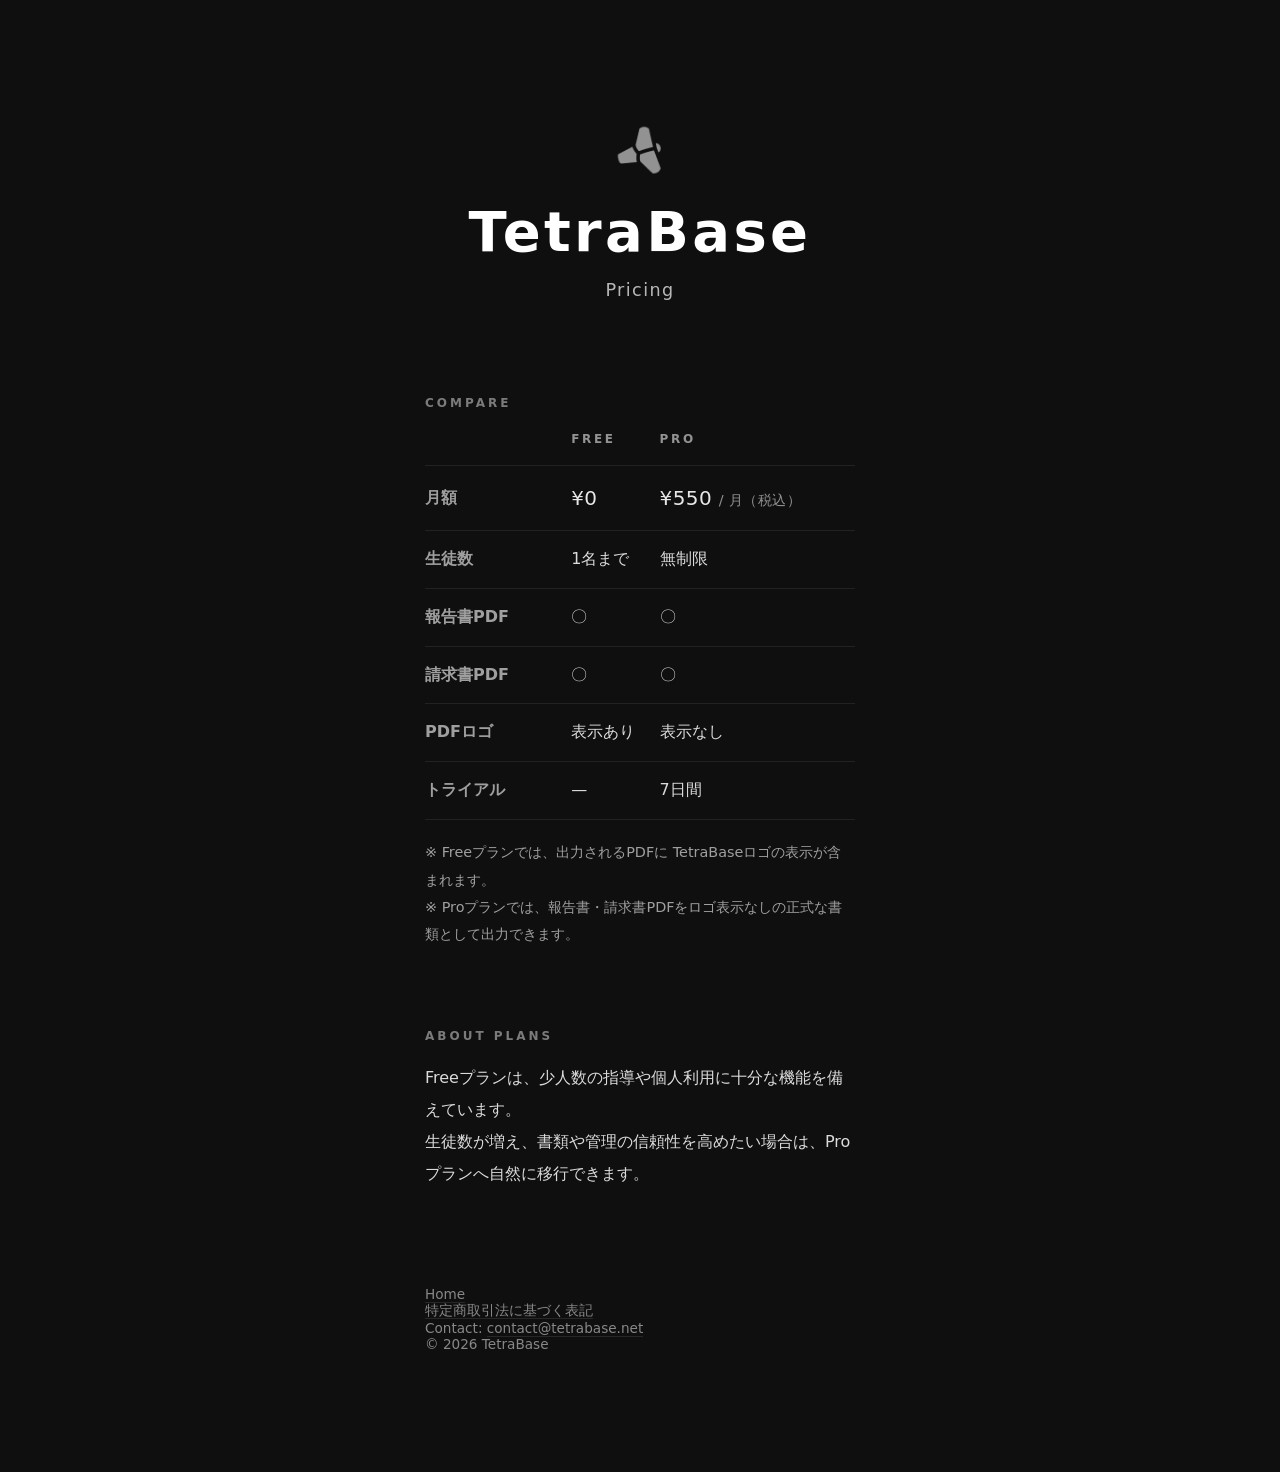
==== pricing.html @ 97ca46a8 "Add files via upload" ====
<!DOCTYPE html>
<html lang="ja">

<head>
  <meta charset="UTF-8" />
  <title>TetraBase | Pricing</title>
  <meta name="viewport" content="width=device-width, initial-scale=1.0" />
  <meta name="description" content="TetraBaseの料金プラン（Free / Pro）についてのページです。" />

  <style>
    body {
      margin: 0;
      background: #0f0f10;
      color: #ffffff;
      font-family: system-ui, -apple-system, BlinkMacSystemFont, sans-serif;
    }

    .wrapper {
      min-height: 100vh;
      display: flex;
      justify-content: center;
      padding: 120px 24px;
    }

    .content {
      max-width: 720px;
      width: 100%;
    }

    h1 {
      font-size: 3.5rem;
      letter-spacing: 0.06em;
      margin: 0 0 1rem;
      text-align: center;
    }

    .tagline {
      font-size: 1.1rem;
      letter-spacing: 0.08em;
      opacity: 0.7;
      margin-bottom: 6rem;
      text-align: center;
    }

    section {
      max-width: 430px;
      margin: 0 auto 5rem;
      text-align: left;
    }

    h2 {
      font-size: 0.75rem;
      letter-spacing: 0.25em;
      opacity: 0.45;
      margin-bottom: 1.2rem;
    }

    p {
      line-height: 2;
      font-size: 1rem;
      opacity: 0.85;
      margin: 0 0 1.2rem;
    }

    ul {
      list-style: none;
      padding: 0;
      margin: 0;
    }

    li {
      line-height: 2;
      font-size: 1rem;
      opacity: 0.85;
      margin: 0 0 0.35rem;
    }

    footer {
      max-width: 430px;
      margin: 6rem auto 0;
      text-align: left;
      font-size: 0.85rem;
      opacity: 0.5;
    }

    a {
      color: inherit;
      text-decoration: none;
      border-bottom: 1px solid rgba(255, 255, 255, 0.2);
    }

    .logo {
      display: block;
      margin: 0 auto 1.2rem;
      width: 60px;
      opacity: 0.55;
    }

    .logo:hover {
      opacity: 0.8;
    }

    .hero {
      text-align: center;
      margin-bottom: 6rem;
    }

    /* ===== Compare Table ===== */
    .compare {
      width: 100%;
      border-collapse: collapse;
      margin-top: 6px;
    }

    .compare th,
    .compare td {
      text-align: left;
      padding: 14px 0;
      border-bottom: 1px solid rgba(255, 255, 255, 0.08);
      font-size: 1rem;
      line-height: 1.8;
      opacity: 0.85;
    }

    .compare thead th {
      font-size: 0.75rem;
      letter-spacing: 0.22em;
      text-transform: uppercase;
      opacity: 0.55;
      padding-top: 0;
    }

    .compare th:first-child {
      width: 34%;
      opacity: 0.6;
    }

    .compare .price {
      font-size: 1.25rem;
      letter-spacing: 0.02em;
      opacity: 0.9;
    }

    .muted {
      font-size: 0.9rem;
      opacity: 0.6;
      line-height: 1.9;
    }
  </style>
</head>

<body>
  <div class="wrapper">
    <div class="content">
      <div class="hero">
        <a href="./index.html" aria-label="Back to home">
          <img src="logo.png" alt="TetraBase logo" class="logo" />
        </a>
        <h1>TetraBase</h1>
        <div class="tagline">Pricing</div>
      </div>

      <!-- ===== Compare ===== -->
      <section>
        <h2>COMPARE</h2>

        <table class="compare" aria-label="Pricing comparison table">
          <thead>
            <tr>
              <th></th>
              <th>FREE</th>
              <th>PRO</th>
            </tr>
          </thead>
          <tbody>
            <tr>
              <th>月額</th>
              <td class="price">¥0</td>
              <td class="price">¥550 <span class="muted">/ 月（税込）</span></td>
            </tr>
            <tr>
              <th>生徒数</th>
              <td>1名まで</td>
              <td>無制限</td>
            </tr>
            <tr>
              <th>報告書PDF</th>
              <td>〇</td>
              <td>〇</td>
            </tr>
            <tr>
              <th>請求書PDF</th>
              <td>〇</td>
              <td>〇</td>
            </tr>
            <tr>
              <th>PDFロゴ</th>
              <td>表示あり</td>
              <td>表示なし</td>
            </tr>
            <tr>
              <th>トライアル</th>
              <td>—</td>
              <td>7日間</td>
            </tr>
          </tbody>
        </table>

        <p class="muted" style="margin-top: 1.2rem;">
          ※ Freeプランでは、出力されるPDFに TetraBaseロゴの表示が含まれます。<br />
          ※ Proプランでは、報告書・請求書PDFをロゴ表示なしの正式な書類として出力できます。
        </p>
      </section>

      <!-- ===== Description ===== -->
      <section>
        <h2>ABOUT PLANS</h2>
        <p>
          Freeプランは、少人数の指導や個人利用に十分な機能を備えています。<br />
          生徒数が増え、書類や管理の信頼性を高めたい場合は、Proプランへ自然に移行できます。
        </p>
      </section>

      <footer>
        <a href="./index.html">Home</a><br>
        <a href="./tokusho.html">特定商取引法に基づく表記</a><br>
        Contact: <a href="mailto:contact@tetrabase.net">contact@tetrabase.net</a><br>
        © 2026 TetraBase
      </footer>
    </div>
  </div>
</body>

</html>
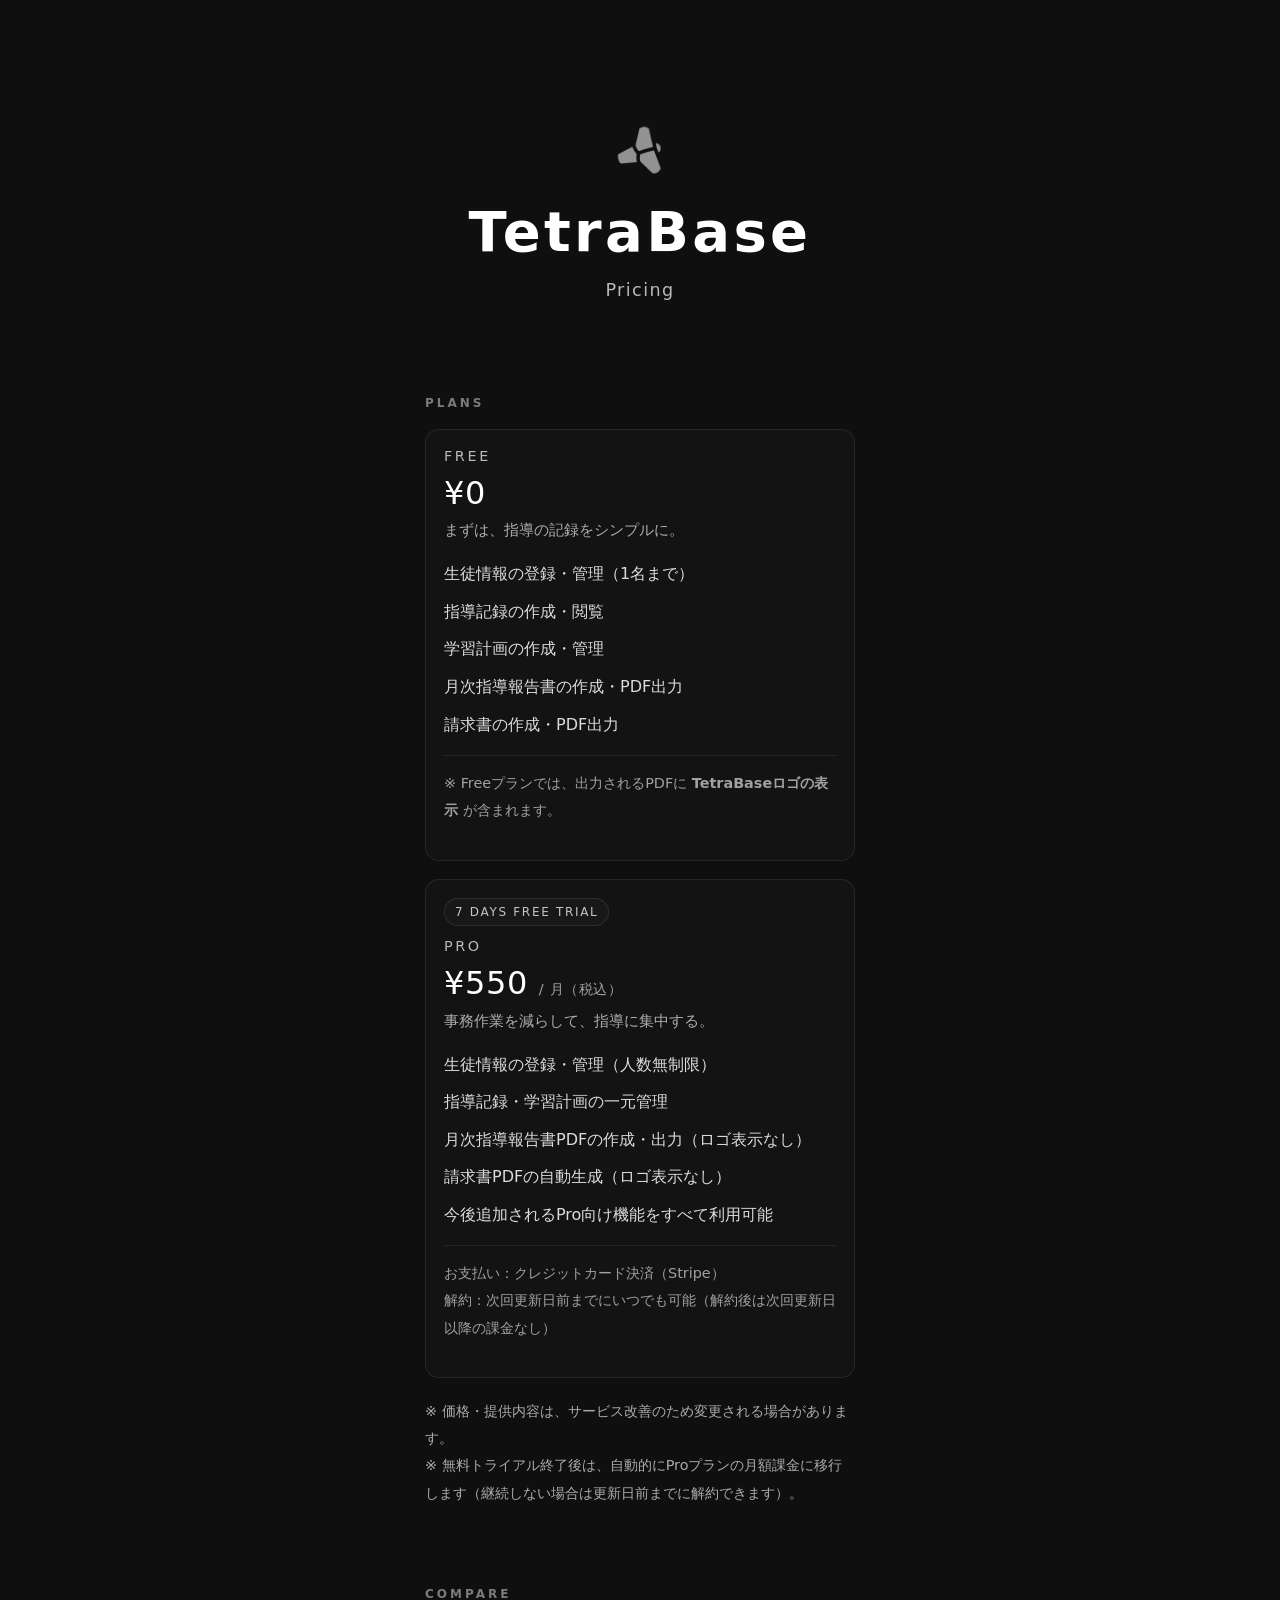
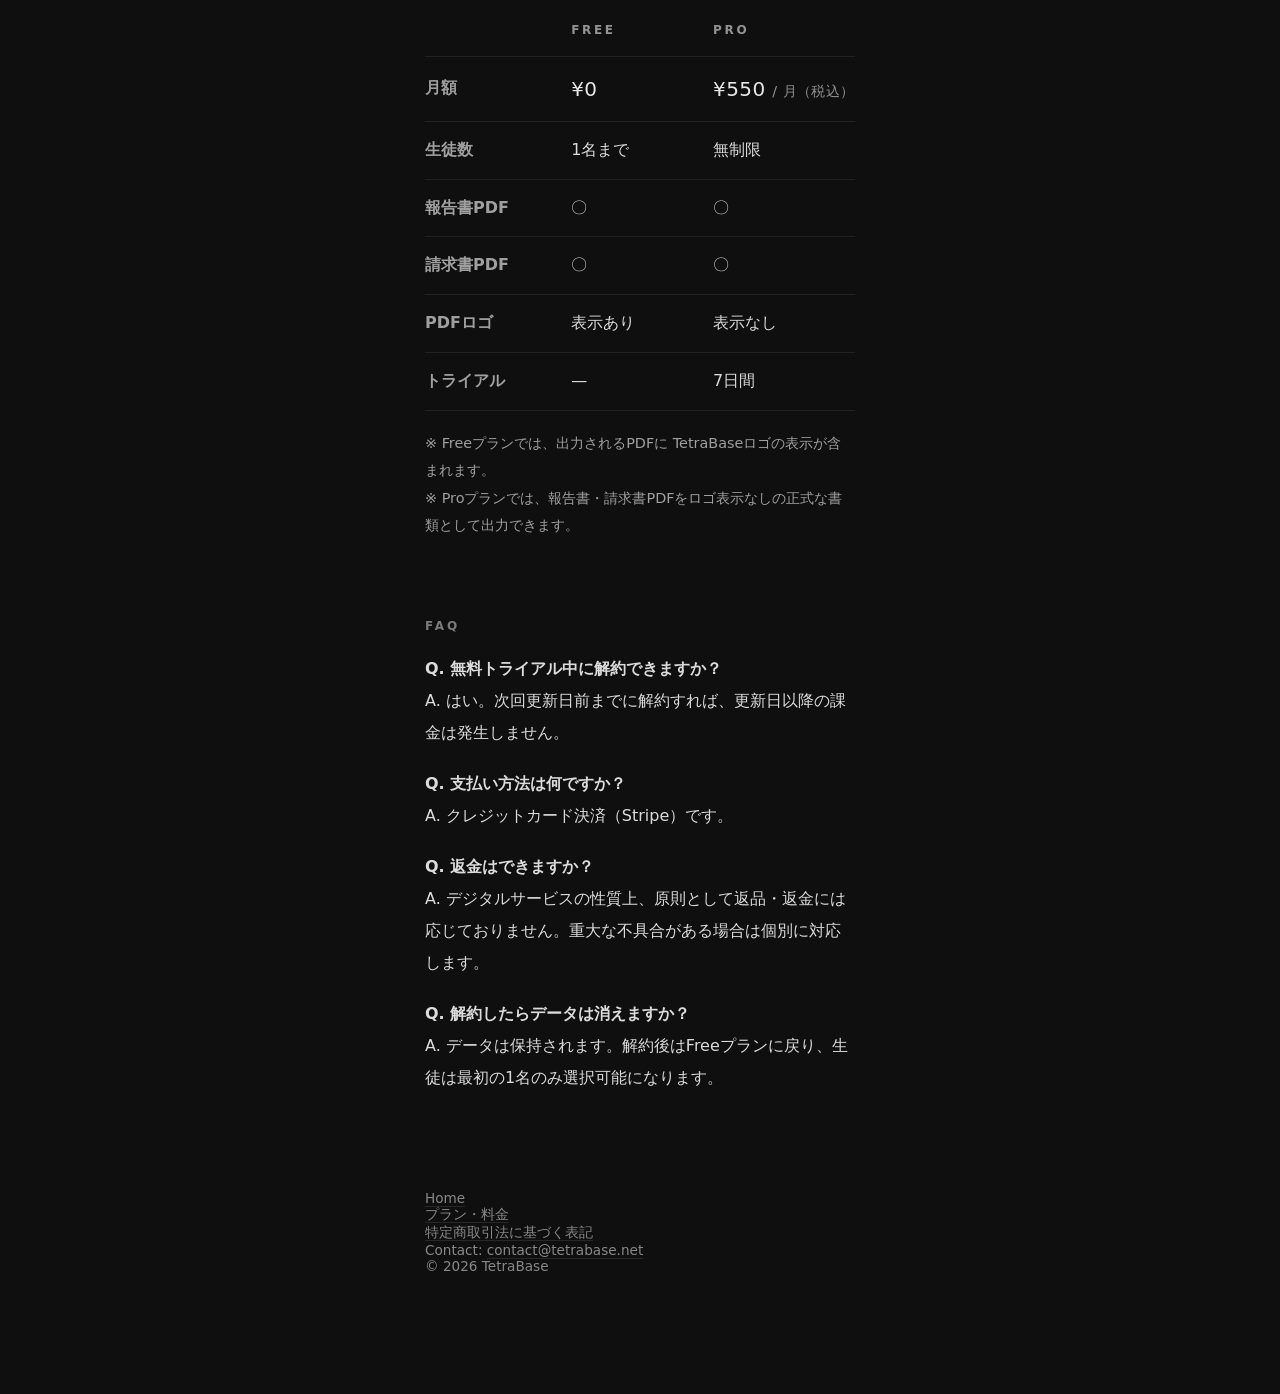
==== commit 22b464d5: "Update pricing.html" ====
--- a/pricing.html
+++ b/pricing.html
@@ -105,10 +105,76 @@
       margin-bottom: 6rem;
     }
 
-    /* ===== Compare Table ===== */
+    /* ===== Pricing specific ===== */
+    .plans {
+      display: grid;
+      grid-template-columns: 1fr;
+      gap: 18px;
+    }
+
+    .plan {
+      border: 1px solid rgba(255, 255, 255, 0.08);
+      border-radius: 14px;
+      padding: 18px 18px 16px;
+      background: rgba(255, 255, 255, 0.02);
+    }
+
+    .plan-name {
+      font-size: 0.9rem;
+      letter-spacing: 0.18em;
+      opacity: 0.7;
+      margin: 0 0 10px;
+    }
+
+    .plan-price {
+      font-size: 2rem;
+      letter-spacing: 0.02em;
+      margin: 0 0 6px;
+    }
+
+    .plan-sub {
+      font-size: 0.95rem;
+      opacity: 0.65;
+      margin: 0 0 14px;
+      line-height: 1.7;
+    }
+
+    .muted {
+      opacity: 0.6;
+      font-size: 0.9rem;
+      line-height: 1.9;
+    }
+
+    .divider {
+      height: 1px;
+      background: rgba(255, 255, 255, 0.08);
+      margin: 14px 0;
+    }
+
+    .badge {
+      display: inline-block;
+      font-size: 0.75rem;
+      letter-spacing: 0.14em;
+      opacity: 0.75;
+      padding: 6px 10px;
+      border: 1px solid rgba(255, 255, 255, 0.12);
+      border-radius: 999px;
+      margin-bottom: 12px;
+      background: rgba(255, 255, 255, 0.03);
+    }
+
+    .note {
+      font-size: 0.9rem;
+      opacity: 0.65;
+      line-height: 1.9;
+      margin-top: 1.2rem;
+    }
+
+    /* ===== Minimal Compare Table ===== */
     .compare {
       width: 100%;
       border-collapse: collapse;
+      border-spacing: 0;
       margin-top: 6px;
     }
 
@@ -130,21 +196,21 @@
       padding-top: 0;
     }
 
-    .compare th:first-child {
+    .compare th:first-child,
+    .compare td:first-child {
       width: 34%;
       opacity: 0.6;
+    }
+
+    .compare td:nth-child(2),
+    .compare td:nth-child(3) {
+      width: 33%;
     }
 
     .compare .price {
       font-size: 1.25rem;
       letter-spacing: 0.02em;
       opacity: 0.9;
-    }
-
-    .muted {
-      font-size: 0.9rem;
-      opacity: 0.6;
-      line-height: 1.9;
     }
   </style>
 </head>
@@ -160,7 +226,59 @@
         <div class="tagline">Pricing</div>
       </div>
 
-      <!-- ===== Compare ===== -->
+      <!-- ===== PLANS (cards) ===== -->
+      <section>
+        <h2>PLANS</h2>
+
+        <div class="plans">
+          <div class="plan">
+            <div class="plan-name">FREE</div>
+            <div class="plan-price">¥0</div>
+            <div class="plan-sub">まずは、指導の記録をシンプルに。</div>
+
+            <ul>
+              <li>生徒情報の登録・管理（1名まで）</li>
+              <li>指導記録の作成・閲覧</li>
+              <li>学習計画の作成・管理</li>
+              <li>月次指導報告書の作成・PDF出力</li>
+              <li>請求書の作成・PDF出力</li>
+            </ul>
+
+            <div class="divider"></div>
+            <p class="muted">
+              ※ Freeプランでは、出力されるPDFに <strong>TetraBaseロゴの表示</strong> が含まれます。
+            </p>
+          </div>
+
+          <div class="plan">
+            <div class="badge">7 DAYS FREE TRIAL</div>
+            <div class="plan-name">PRO</div>
+            <div class="plan-price">¥550 <span class="muted">/ 月（税込）</span></div>
+            <div class="plan-sub">事務作業を減らして、指導に集中する。</div>
+
+            <ul>
+              <li>生徒情報の登録・管理（人数無制限）</li>
+              <li>指導記録・学習計画の一元管理</li>
+              <li>月次指導報告書PDFの作成・出力（ロゴ表示なし）</li>
+              <li>請求書PDFの自動生成（ロゴ表示なし）</li>
+              <li>今後追加されるPro向け機能をすべて利用可能</li>
+            </ul>
+
+            <div class="divider"></div>
+            <p class="muted">
+              お支払い：クレジットカード決済（Stripe）<br />
+              解約：次回更新日前までにいつでも可能（解約後は次回更新日以降の課金なし）
+            </p>
+          </div>
+        </div>
+
+        <p class="note">
+          ※ 価格・提供内容は、サービス改善のため変更される場合があります。<br />
+          ※ 無料トライアル終了後は、自動的にProプランの月額課金に移行します（継続しない場合は更新日前までに解約できます）。
+        </p>
+      </section>
+
+      <!-- ===== COMPARE (minimal table) ===== -->
       <section>
         <h2>COMPARE</h2>
 
@@ -178,26 +296,31 @@
               <td class="price">¥0</td>
               <td class="price">¥550 <span class="muted">/ 月（税込）</span></td>
             </tr>
+
             <tr>
               <th>生徒数</th>
               <td>1名まで</td>
               <td>無制限</td>
             </tr>
+
             <tr>
               <th>報告書PDF</th>
               <td>〇</td>
               <td>〇</td>
             </tr>
+
             <tr>
               <th>請求書PDF</th>
               <td>〇</td>
               <td>〇</td>
             </tr>
+
             <tr>
               <th>PDFロゴ</th>
               <td>表示あり</td>
               <td>表示なし</td>
             </tr>
+
             <tr>
               <th>トライアル</th>
               <td>—</td>
@@ -212,17 +335,26 @@
         </p>
       </section>
 
-      <!-- ===== Description ===== -->
+      <!-- ===== FAQ ===== -->
       <section>
-        <h2>ABOUT PLANS</h2>
-        <p>
-          Freeプランは、少人数の指導や個人利用に十分な機能を備えています。<br />
-          生徒数が増え、書類や管理の信頼性を高めたい場合は、Proプランへ自然に移行できます。
-        </p>
+        <h2>FAQ</h2>
+
+        <p><strong>Q. 無料トライアル中に解約できますか？</strong><br />
+          A. はい。次回更新日前までに解約すれば、更新日以降の課金は発生しません。</p>
+
+        <p><strong>Q. 支払い方法は何ですか？</strong><br />
+          A. クレジットカード決済（Stripe）です。</p>
+
+        <p><strong>Q. 返金はできますか？</strong><br />
+          A. デジタルサービスの性質上、原則として返品・返金には応じておりません。重大な不具合がある場合は個別に対応します。</p>
+
+        <p><strong>Q. 解約したらデータは消えますか？</strong><br />
+          A. データは保持されます。解約後はFreeプランに戻り、生徒は最初の1名のみ選択可能になります。</p>
       </section>
 
       <footer>
         <a href="./index.html">Home</a><br>
+        <a href="./pricing.html">プラン・料金</a><br>
         <a href="./tokusho.html">特定商取引法に基づく表記</a><br>
         Contact: <a href="mailto:contact@tetrabase.net">contact@tetrabase.net</a><br>
         © 2026 TetraBase
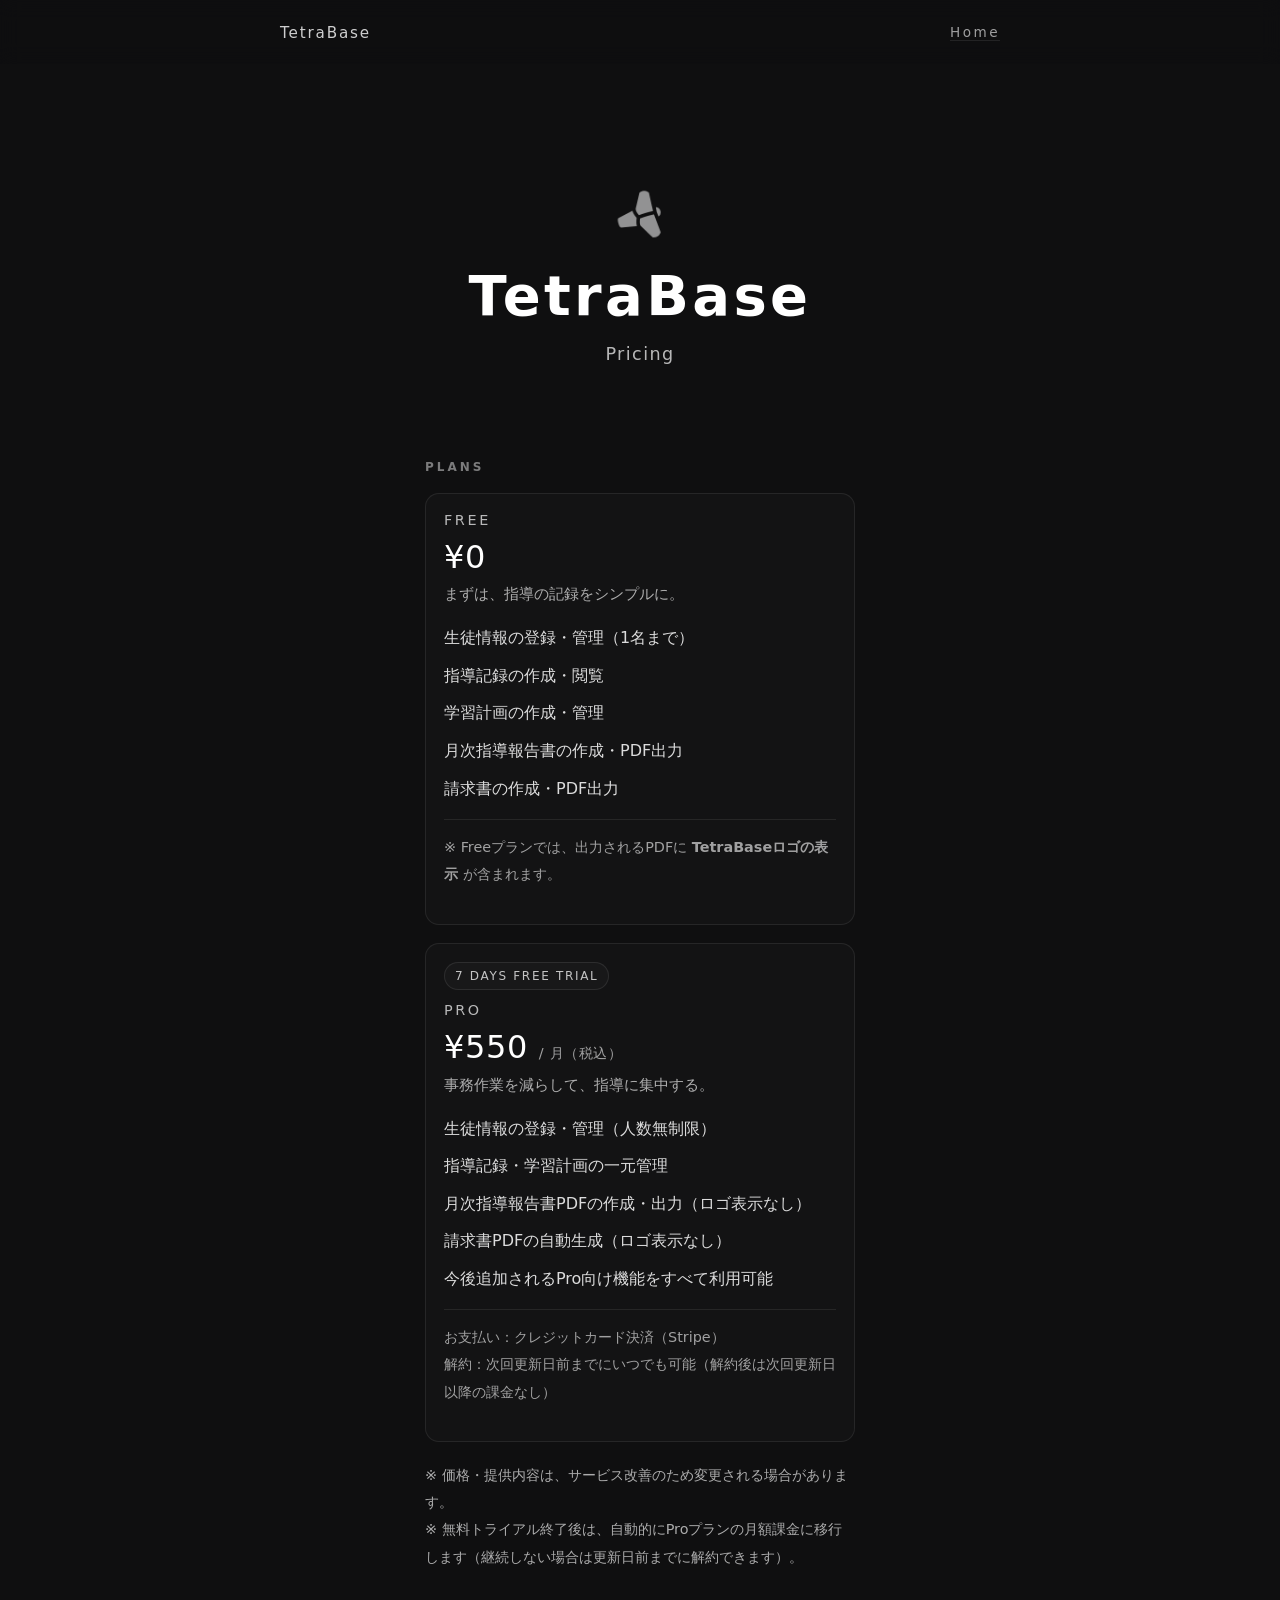
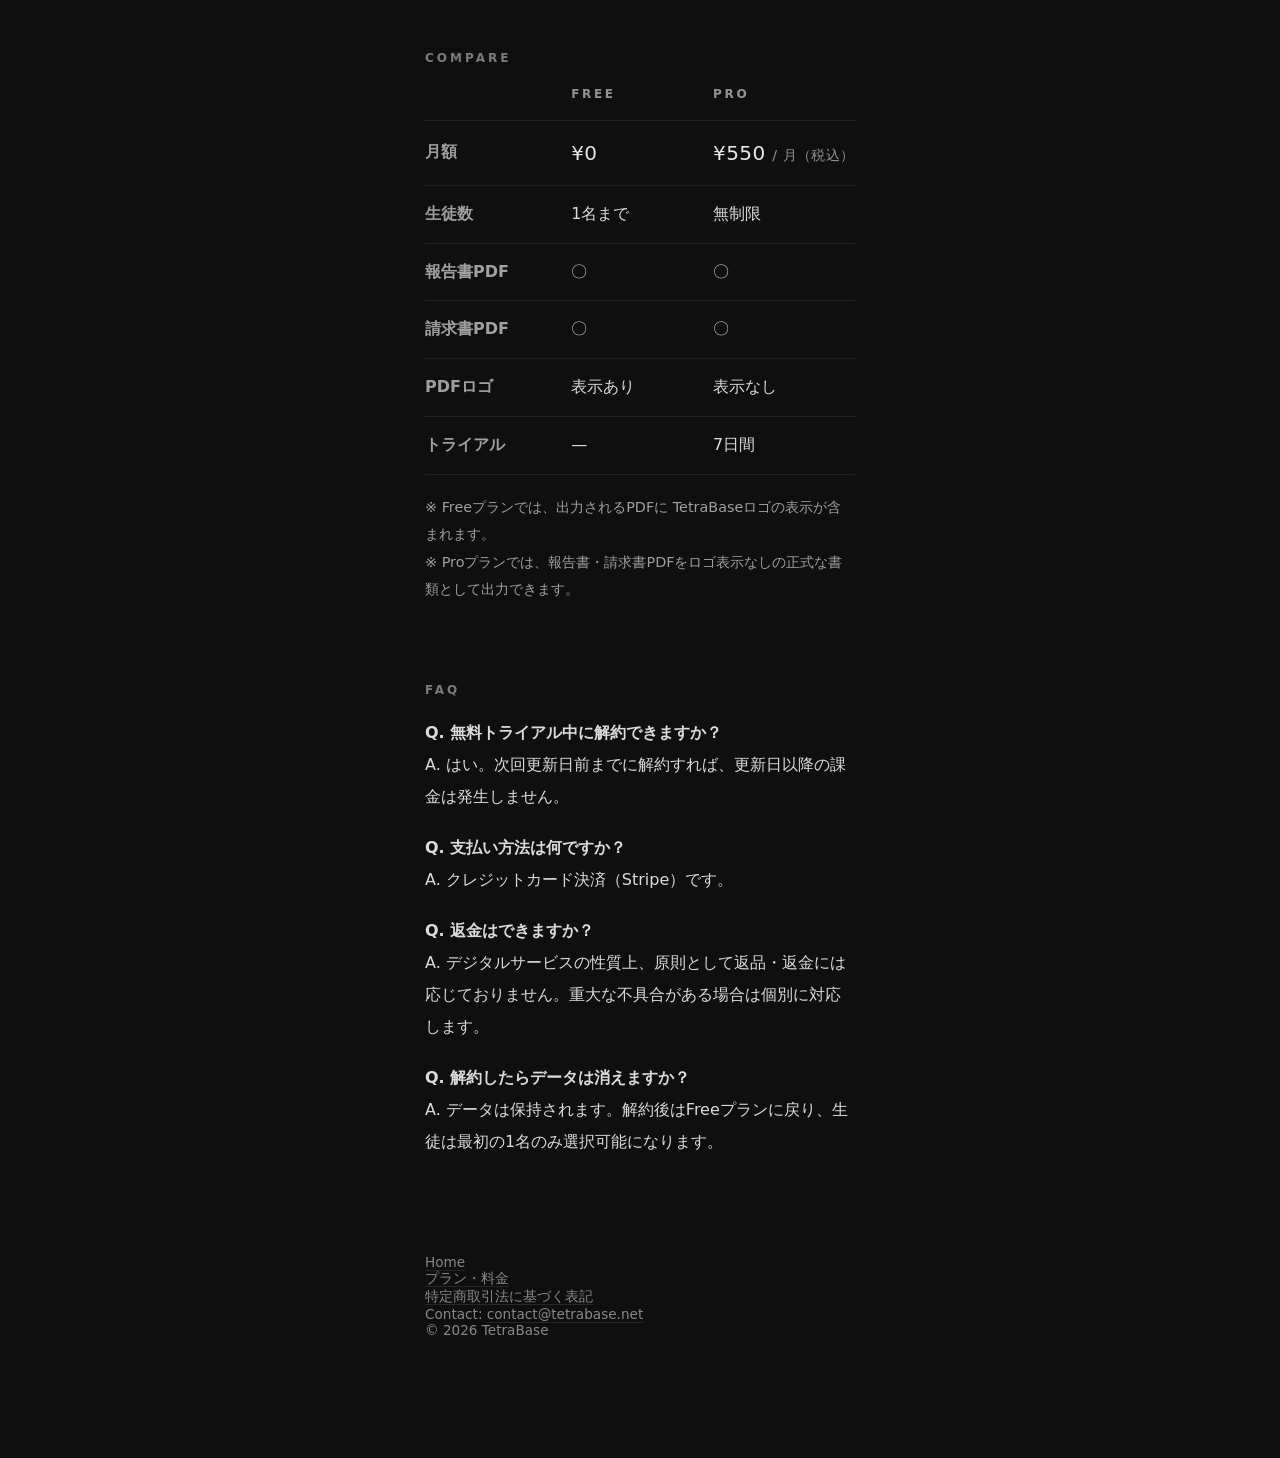
==== commit bd15932e: "Update pricing.html" ====
--- a/pricing.html
+++ b/pricing.html
@@ -8,6 +8,11 @@
   <meta name="description" content="TetraBaseの料金プラン（Free / Pro）についてのページです。" />
 
   <style>
+    :root {
+      --header-h: 64px;
+      --logo-size: 60px;
+    }
+
     body {
       margin: 0;
       background: #0f0f10;
@@ -15,11 +20,95 @@
       font-family: system-ui, -apple-system, BlinkMacSystemFont, sans-serif;
     }
 
+    /* ✅ 最上部アンカー */
+    #top {
+      position: absolute;
+      top: 0;
+      left: 0;
+    }
+
+    /* ===== Header (fixed) ===== */
+    .header {
+      position: fixed;
+      top: 0;
+      left: 0;
+      right: 0;
+      height: var(--header-h);
+
+      /* 合成安定化（indexと合わせる） */
+      z-index: 300;
+      transform: translateZ(0);
+      will-change: transform;
+
+      display: flex;
+      align-items: center;
+      justify-content: center;
+
+      background: rgba(15, 15, 16, 0.72);
+      backdrop-filter: blur(10px);
+      -webkit-backdrop-filter: blur(10px);
+    }
+
+    .header-inner {
+      max-width: 720px;
+      width: 100%;
+      padding: 0 24px;
+
+      display: flex;
+      align-items: center;
+      justify-content: space-between;
+    }
+
+    .header-left {
+      display: flex;
+      align-items: center;
+      gap: 12px;
+      min-width: 140px;
+    }
+
+    .header-title {
+      font-size: 0.95rem;
+      letter-spacing: 0.12em;
+      opacity: 0.8;
+      white-space: nowrap;
+    }
+
+    /* タイトルをリンク化しても見た目を崩さない */
+    .header-title-link {
+      color: inherit;
+      text-decoration: none;
+      border-bottom: none;
+      display: inline-block;
+    }
+
+    .header-title-link:hover .header-title {
+      opacity: 0.95;
+    }
+
+    .header-nav {
+      display: flex;
+      gap: 18px;
+    }
+
+    .header-nav a {
+      font-size: 0.85rem;
+      letter-spacing: 0.18em;
+      opacity: 0.6;
+      border-bottom: 1px solid rgba(255, 255, 255, 0.15);
+      text-decoration: none;
+      color: inherit;
+    }
+
+    .header-nav a:hover {
+      opacity: 0.9;
+    }
+
+    /* ===== Layout ===== */
     .wrapper {
       min-height: 100vh;
       display: flex;
       justify-content: center;
-      padding: 120px 24px;
+      padding: calc(120px + var(--header-h)) 24px 120px;
     }
 
     .content {
@@ -89,20 +178,41 @@
       border-bottom: 1px solid rgba(255, 255, 255, 0.2);
     }
 
-    .logo {
-      display: block;
-      margin: 0 auto 1.2rem;
-      width: 60px;
-      opacity: 0.55;
-    }
-
-    .logo:hover {
-      opacity: 0.8;
-    }
-
+    /* ===== Hero ===== */
     .hero {
       text-align: center;
       margin-bottom: 6rem;
+    }
+
+    .logo-spacer {
+      height: var(--logo-size);
+      margin: 0 auto 1.2rem;
+    }
+
+    /* index と同じ：ロゴは常に fixed、JSが top を更新 */
+    .logo-fixed {
+      width: var(--logo-size);
+      opacity: 0.55;
+
+      position: fixed;
+      left: 50%;
+
+      transform: translateX(-50%) translateZ(0);
+      isolation: isolate;
+      z-index: 1000;
+
+      top: 0;
+      /* JSで上書き */
+
+      transition: opacity 180ms ease;
+      will-change: top, opacity;
+
+      /* ロゴはクリックさせない（誤クリック防止） */
+      pointer-events: none;
+    }
+
+    .logo-fixed.is-stuck {
+      opacity: 0.7;
     }
 
     /* ===== Pricing specific ===== */
@@ -212,16 +322,39 @@
       letter-spacing: 0.02em;
       opacity: 0.9;
     }
+
+    html {
+      scroll-behavior: smooth;
+    }
   </style>
 </head>
 
 <body>
+  <div id="top"></div>
+
+  <!-- ===== Header ===== -->
+  <header class="header">
+    <div class="header-inner">
+      <div class="header-left">
+        <a class="header-title-link" href="#top" aria-label="Back to top">
+          <span class="header-title">TetraBase</span>
+        </a>
+      </div>
+
+      <nav class="header-nav">
+        <a href="./index.html">Home</a>
+      </nav>
+    </div>
+  </header>
+
   <div class="wrapper">
     <div class="content">
+
+      <!-- ===== Hero ===== -->
       <div class="hero">
-        <a href="./index.html" aria-label="Back to home">
-          <img src="logo.png" alt="TetraBase logo" class="logo" />
-        </a>
+        <!-- ロゴの“本来の位置”を決める基準（透明スペーサー） -->
+        <div id="logoAnchor" class="logo-spacer"></div>
+
         <h1>TetraBase</h1>
         <div class="tagline">Pricing</div>
       </div>
@@ -359,8 +492,47 @@
         Contact: <a href="mailto:contact@tetrabase.net">contact@tetrabase.net</a><br>
         © 2026 TetraBase
       </footer>
+
     </div>
   </div>
+
+  <!-- ✅ ロゴ実体は body 直下（常にfixed） -->
+  <img id="brandLogo" src="logo.png" alt="TetraBase logo" class="logo-fixed" />
+
+  <script>
+    (() => {
+      const logo = document.getElementById("brandLogo");
+      const anchor = document.getElementById("logoAnchor");
+      if (!logo || !anchor) return;
+
+      const root = document.documentElement;
+
+      function getHeaderH() {
+        const v = getComputedStyle(root).getPropertyValue("--header-h").trim();
+        const n = parseFloat(v);
+        return Number.isFinite(n) ? n : 64;
+      }
+
+      function computeTop() {
+        const headerH = getHeaderH();
+        const anchorRect = anchor.getBoundingClientRect();
+
+        const stuckTop = (headerH - 60) / 2; // ロゴ60px想定
+        const followTop = anchorRect.top;
+
+        const top = Math.max(stuckTop, followTop);
+
+        const stuck = top === stuckTop;
+        logo.classList.toggle("is-stuck", stuck);
+
+        logo.style.top = top + "px";
+      }
+
+      window.addEventListener("scroll", computeTop, { passive: true });
+      window.addEventListener("resize", computeTop);
+      computeTop();
+    })();
+  </script>
 </body>
 
 </html>
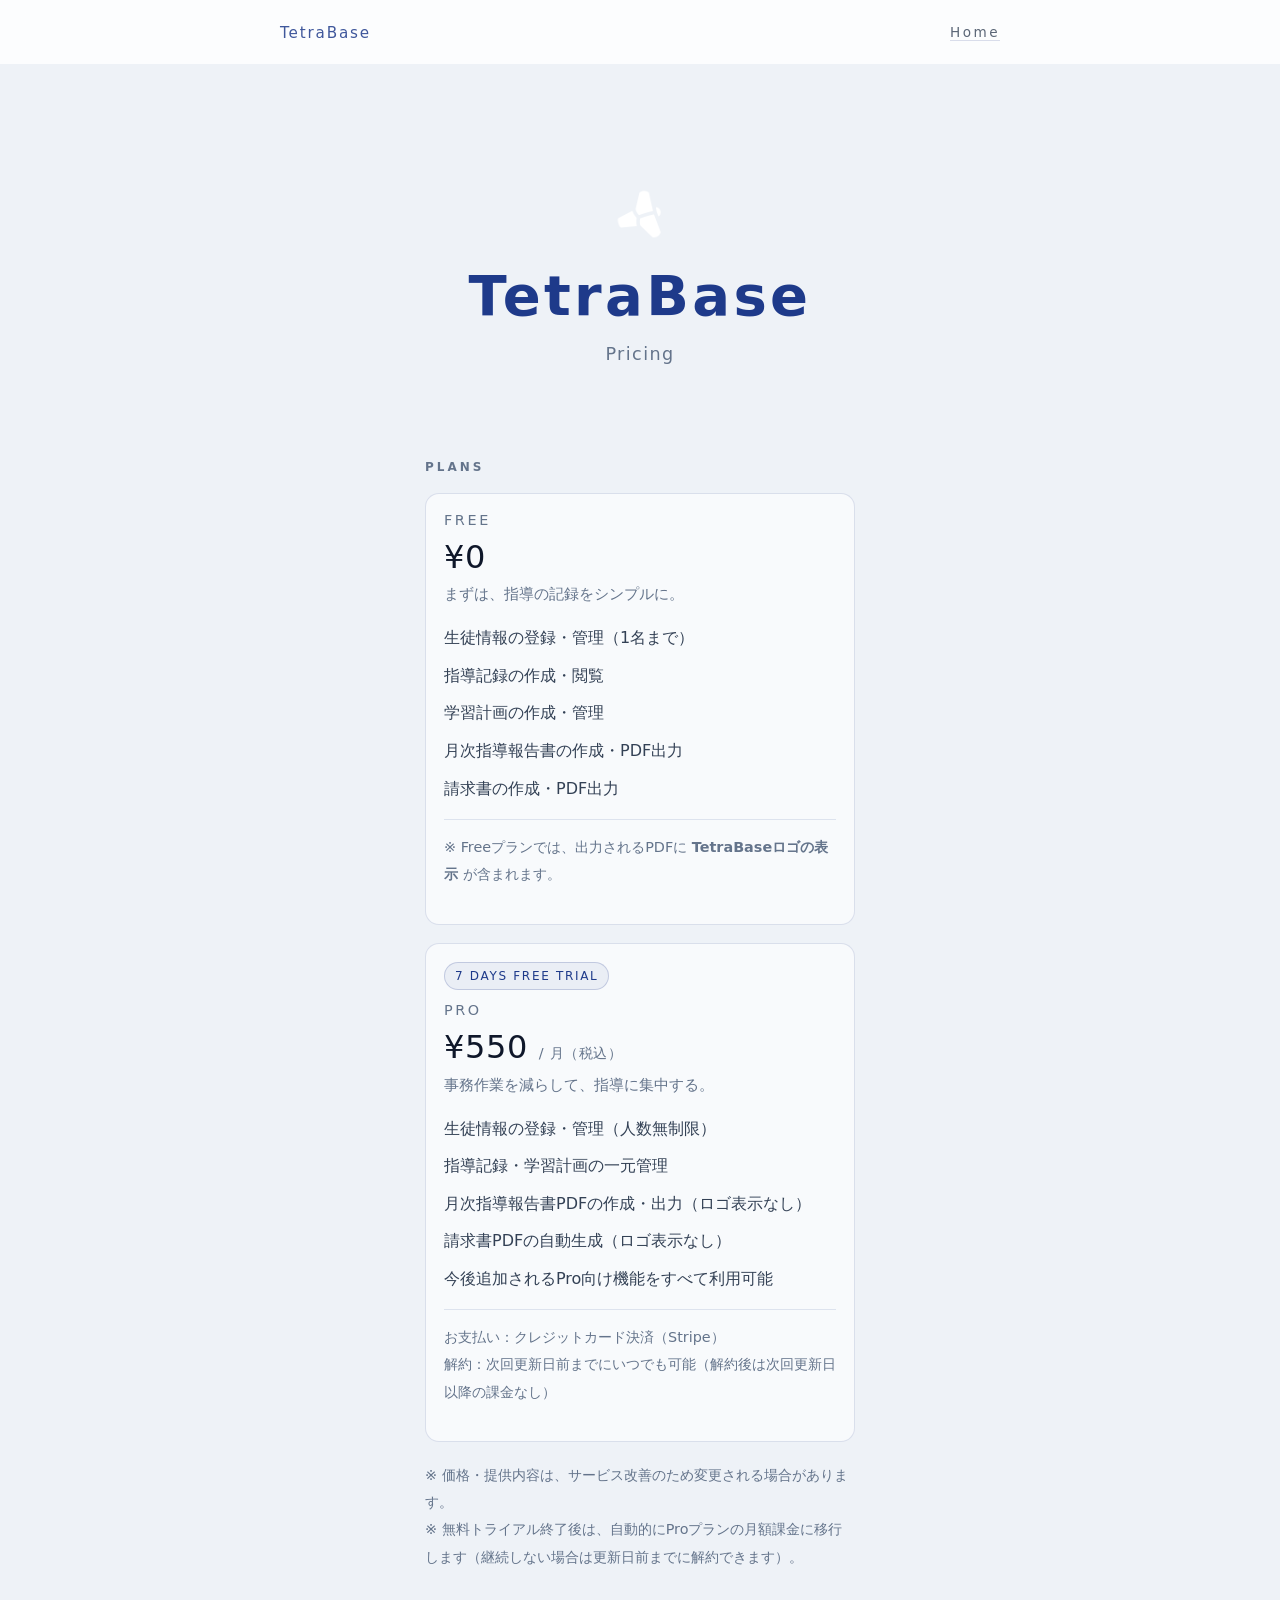
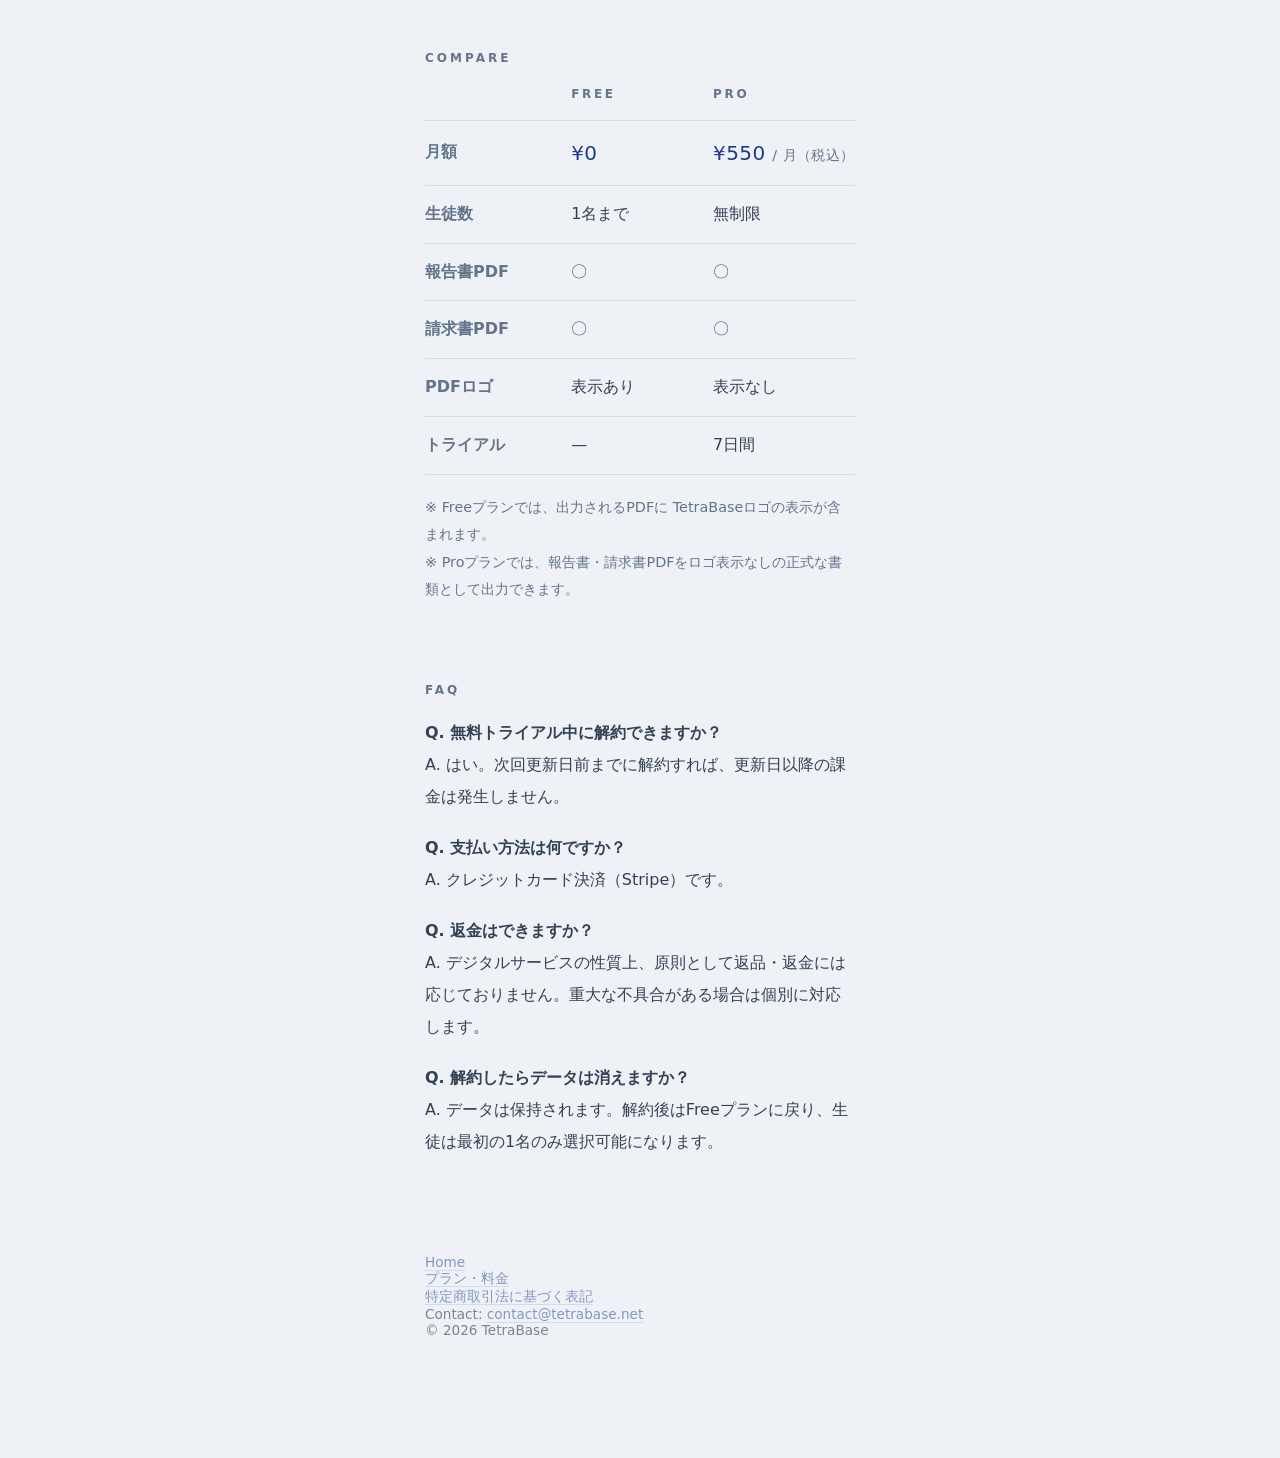
==== commit 31a955be: "Update pricing.html" ====
--- a/pricing.html
+++ b/pricing.html
@@ -11,12 +11,22 @@
     :root {
       --header-h: 64px;
       --logo-size: 60px;
+
+      /* === Color Theme (Navy Light) === */
+      --bg-main: #eef2f7;
+      --bg-header: rgba(255, 255, 255, 0.82);
+
+      --text-main: #0f172a;
+      --text-sub: #334155;
+      --text-muted: #64748b;
+
+      --navy-accent: #1e3a8a;
     }
 
     body {
       margin: 0;
-      background: #0f0f10;
-      color: #ffffff;
+      background: var(--bg-main);
+      color: var(--text-main);
       font-family: system-ui, -apple-system, BlinkMacSystemFont, sans-serif;
     }
 
@@ -44,9 +54,9 @@
       align-items: center;
       justify-content: center;
 
-      background: rgba(15, 15, 16, 0.72);
-      backdrop-filter: blur(10px);
-      -webkit-backdrop-filter: blur(10px);
+      background: var(--bg-header);
+      backdrop-filter: blur(12px);
+      -webkit-backdrop-filter: blur(12px);
     }
 
     .header-inner {
@@ -69,7 +79,8 @@
     .header-title {
       font-size: 0.95rem;
       letter-spacing: 0.12em;
-      opacity: 0.8;
+      color: var(--navy-accent);
+      opacity: 0.85;
       white-space: nowrap;
     }
 
@@ -93,14 +104,15 @@
     .header-nav a {
       font-size: 0.85rem;
       letter-spacing: 0.18em;
-      opacity: 0.6;
-      border-bottom: 1px solid rgba(255, 255, 255, 0.15);
+      color: var(--text-sub);
+      opacity: 0.8;
+      border-bottom: 1px solid rgba(30, 58, 138, 0.2);
       text-decoration: none;
-      color: inherit;
     }
 
     .header-nav a:hover {
-      opacity: 0.9;
+      color: var(--navy-accent);
+      opacity: 1;
     }
 
     /* ===== Layout ===== */
@@ -121,12 +133,13 @@
       letter-spacing: 0.06em;
       margin: 0 0 1rem;
       text-align: center;
+      color: var(--navy-accent);
     }
 
     .tagline {
       font-size: 1.1rem;
       letter-spacing: 0.08em;
-      opacity: 0.7;
+      color: var(--text-muted);
       margin-bottom: 6rem;
       text-align: center;
     }
@@ -140,14 +153,14 @@
     h2 {
       font-size: 0.75rem;
       letter-spacing: 0.25em;
-      opacity: 0.45;
+      color: var(--text-muted);
       margin-bottom: 1.2rem;
     }
 
     p {
       line-height: 2;
       font-size: 1rem;
-      opacity: 0.85;
+      color: var(--text-sub);
       margin: 0 0 1.2rem;
     }
 
@@ -160,7 +173,7 @@
     li {
       line-height: 2;
       font-size: 1rem;
-      opacity: 0.85;
+      color: var(--text-sub);
       margin: 0 0 0.35rem;
     }
 
@@ -173,9 +186,13 @@
     }
 
     a {
-      color: inherit;
+      color: var(--navy-accent);
       text-decoration: none;
-      border-bottom: 1px solid rgba(255, 255, 255, 0.2);
+      border-bottom: 1px solid rgba(30, 58, 138, 0.25);
+    }
+
+    a:hover {
+      border-bottom-color: rgba(30, 58, 138, 0.6);
     }
 
     /* ===== Hero ===== */
@@ -192,7 +209,7 @@
     /* index と同じ：ロゴは常に fixed、JSが top を更新 */
     .logo-fixed {
       width: var(--logo-size);
-      opacity: 0.55;
+      opacity: 1;
 
       position: fixed;
       left: 50%;
@@ -223,16 +240,16 @@
     }
 
     .plan {
-      border: 1px solid rgba(255, 255, 255, 0.08);
+      border: 1px solid rgba(30, 58, 138, 0.14);
       border-radius: 14px;
       padding: 18px 18px 16px;
-      background: rgba(255, 255, 255, 0.02);
+      background: rgba(255, 255, 255, 0.6);
     }
 
     .plan-name {
       font-size: 0.9rem;
       letter-spacing: 0.18em;
-      opacity: 0.7;
+      color: var(--text-muted);
       margin: 0 0 10px;
     }
 
@@ -244,20 +261,20 @@
 
     .plan-sub {
       font-size: 0.95rem;
-      opacity: 0.65;
+      color: var(--text-muted);
       margin: 0 0 14px;
       line-height: 1.7;
     }
 
     .muted {
-      opacity: 0.6;
+      color: var(--text-muted);
       font-size: 0.9rem;
       line-height: 1.9;
     }
 
     .divider {
       height: 1px;
-      background: rgba(255, 255, 255, 0.08);
+      background: rgba(30, 58, 138, 0.12);
       margin: 14px 0;
     }
 
@@ -265,17 +282,17 @@
       display: inline-block;
       font-size: 0.75rem;
       letter-spacing: 0.14em;
-      opacity: 0.75;
+      color: var(--navy-accent);
       padding: 6px 10px;
-      border: 1px solid rgba(255, 255, 255, 0.12);
+      border: 1px solid rgba(30, 58, 138, 0.2);
       border-radius: 999px;
       margin-bottom: 12px;
-      background: rgba(255, 255, 255, 0.03);
+      background: rgba(30, 58, 138, 0.06);
     }
 
     .note {
       font-size: 0.9rem;
-      opacity: 0.65;
+      color: var(--text-muted);
       line-height: 1.9;
       margin-top: 1.2rem;
     }
@@ -292,24 +309,24 @@
     .compare td {
       text-align: left;
       padding: 14px 0;
-      border-bottom: 1px solid rgba(255, 255, 255, 0.08);
+      border-bottom: 1px solid rgba(30, 58, 138, 0.12);
       font-size: 1rem;
       line-height: 1.8;
-      opacity: 0.85;
+      color: var(--text-sub);
     }
 
     .compare thead th {
       font-size: 0.75rem;
       letter-spacing: 0.22em;
       text-transform: uppercase;
-      opacity: 0.55;
+      color: var(--text-muted);
       padding-top: 0;
     }
 
     .compare th:first-child,
     .compare td:first-child {
       width: 34%;
-      opacity: 0.6;
+      color: var(--text-muted);
     }
 
     .compare td:nth-child(2),
@@ -320,7 +337,7 @@
     .compare .price {
       font-size: 1.25rem;
       letter-spacing: 0.02em;
-      opacity: 0.9;
+      color: var(--navy-accent);
     }
 
     html {
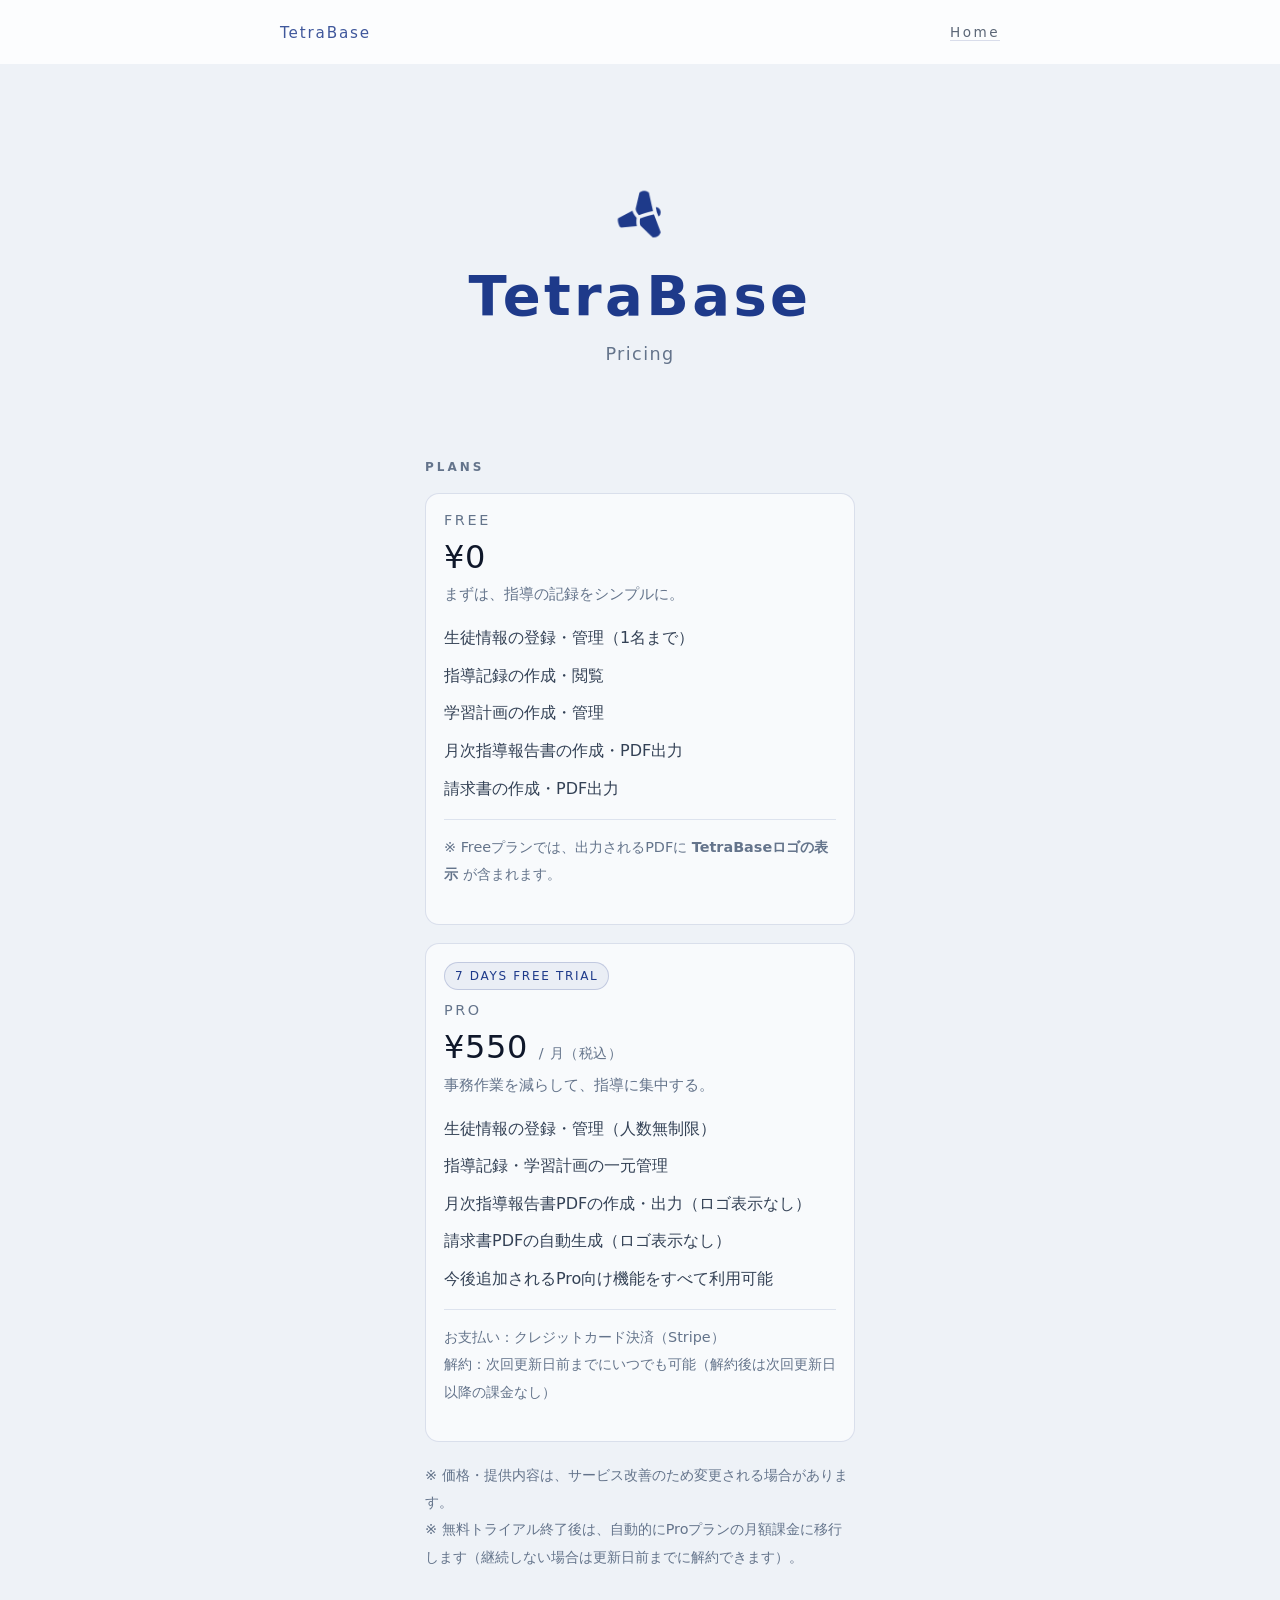
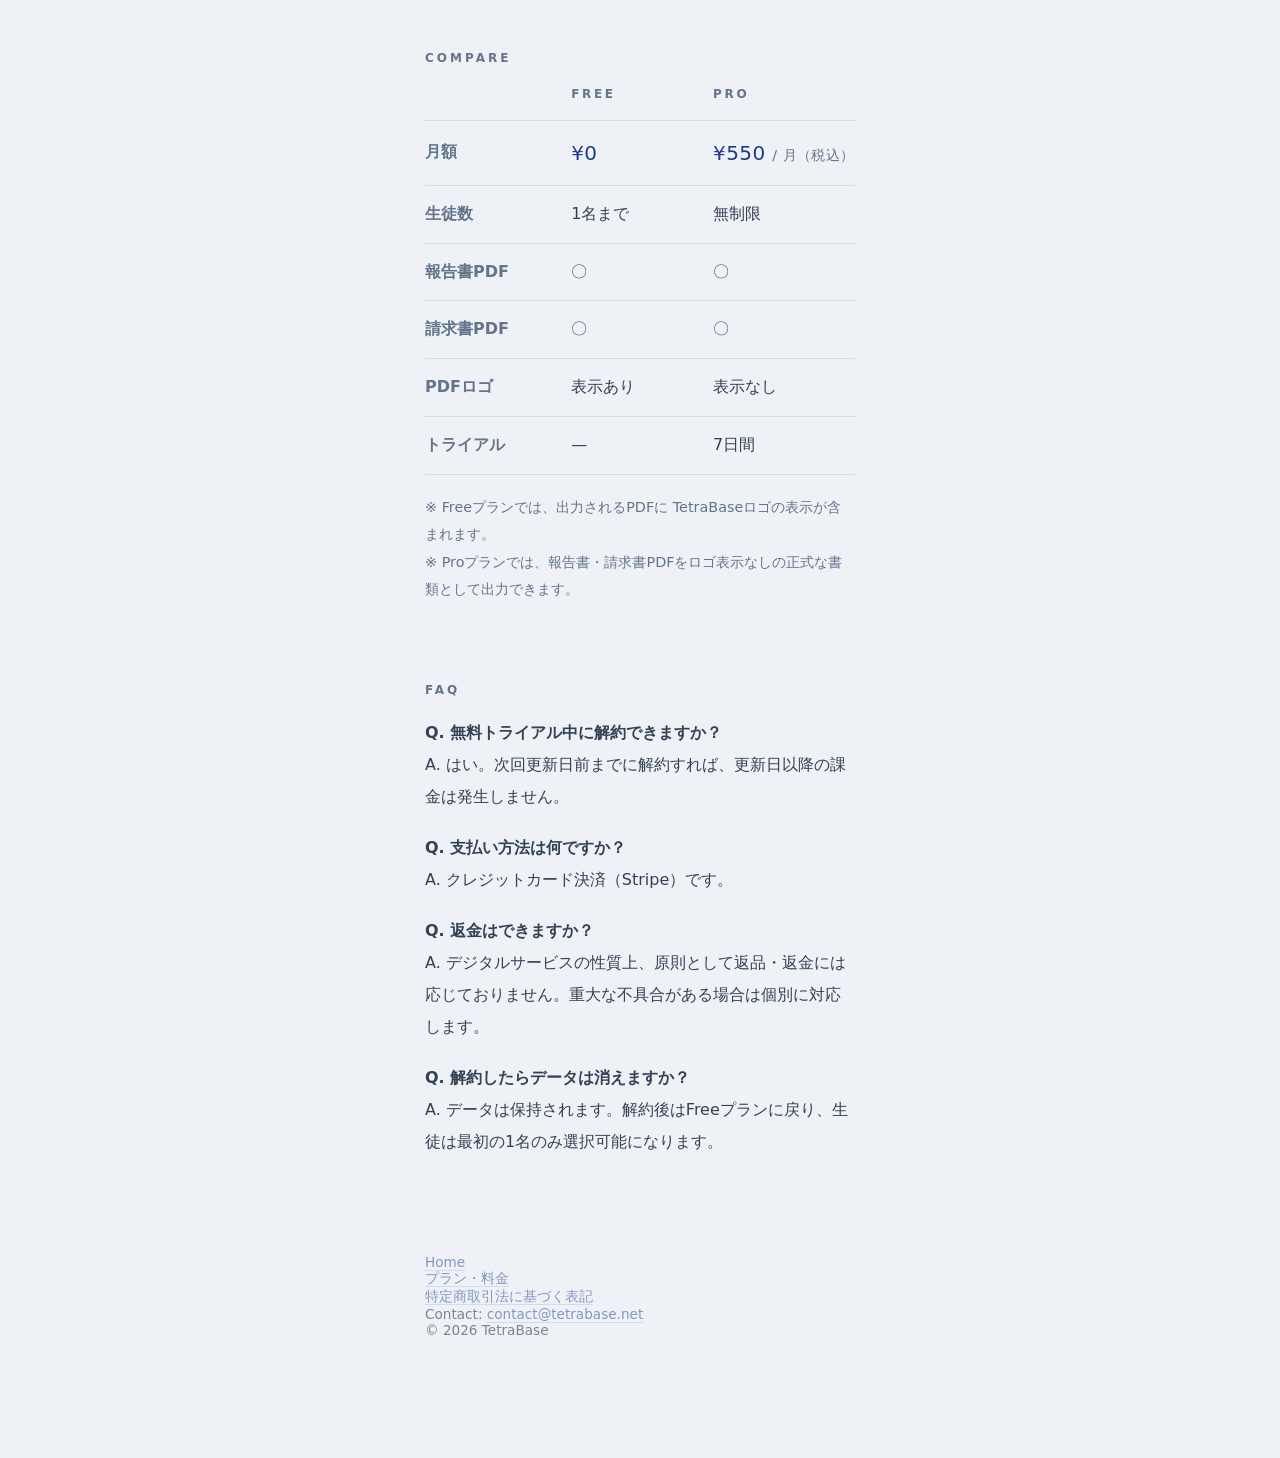
==== commit 1f853c6d: "refactor: extract shared CSS/JS into assets/ and restructure directory - Move logo.png to assets/ima" ====
--- a/pricing.html
+++ b/pricing.html
@@ -1,555 +1,182 @@
-<!DOCTYPE html>
-<html lang="ja">
-
-<head>
-  <meta charset="UTF-8" />
-  <title>TetraBase | Pricing</title>
-  <meta name="viewport" content="width=device-width, initial-scale=1.0" />
-  <meta name="description" content="TetraBaseの料金プラン（Free / Pro）についてのページです。" />
-
-  <style>
-    :root {
-      --header-h: 64px;
-      --logo-size: 60px;
-
-      /* === Color Theme (Navy Light) === */
-      --bg-main: #eef2f7;
-      --bg-header: rgba(255, 255, 255, 0.82);
-
-      --text-main: #0f172a;
-      --text-sub: #334155;
-      --text-muted: #64748b;
-
-      --navy-accent: #1e3a8a;
-    }
-
-    body {
-      margin: 0;
-      background: var(--bg-main);
-      color: var(--text-main);
-      font-family: system-ui, -apple-system, BlinkMacSystemFont, sans-serif;
-    }
-
-    /* ✅ 最上部アンカー */
-    #top {
-      position: absolute;
-      top: 0;
-      left: 0;
-    }
-
-    /* ===== Header (fixed) ===== */
-    .header {
-      position: fixed;
-      top: 0;
-      left: 0;
-      right: 0;
-      height: var(--header-h);
-
-      /* 合成安定化（indexと合わせる） */
-      z-index: 300;
-      transform: translateZ(0);
-      will-change: transform;
-
-      display: flex;
-      align-items: center;
-      justify-content: center;
-
-      background: var(--bg-header);
-      backdrop-filter: blur(12px);
-      -webkit-backdrop-filter: blur(12px);
-    }
-
-    .header-inner {
-      max-width: 720px;
-      width: 100%;
-      padding: 0 24px;
-
-      display: flex;
-      align-items: center;
-      justify-content: space-between;
-    }
-
-    .header-left {
-      display: flex;
-      align-items: center;
-      gap: 12px;
-      min-width: 140px;
-    }
-
-    .header-title {
-      font-size: 0.95rem;
-      letter-spacing: 0.12em;
-      color: var(--navy-accent);
-      opacity: 0.85;
-      white-space: nowrap;
-    }
-
-    /* タイトルをリンク化しても見た目を崩さない */
-    .header-title-link {
-      color: inherit;
-      text-decoration: none;
-      border-bottom: none;
-      display: inline-block;
-    }
-
-    .header-title-link:hover .header-title {
-      opacity: 0.95;
-    }
-
-    .header-nav {
-      display: flex;
-      gap: 18px;
-    }
-
-    .header-nav a {
-      font-size: 0.85rem;
-      letter-spacing: 0.18em;
-      color: var(--text-sub);
-      opacity: 0.8;
-      border-bottom: 1px solid rgba(30, 58, 138, 0.2);
-      text-decoration: none;
-    }
-
-    .header-nav a:hover {
-      color: var(--navy-accent);
-      opacity: 1;
-    }
-
-    /* ===== Layout ===== */
-    .wrapper {
-      min-height: 100vh;
-      display: flex;
-      justify-content: center;
-      padding: calc(120px + var(--header-h)) 24px 120px;
-    }
-
-    .content {
-      max-width: 720px;
-      width: 100%;
-    }
-
-    h1 {
-      font-size: 3.5rem;
-      letter-spacing: 0.06em;
-      margin: 0 0 1rem;
-      text-align: center;
-      color: var(--navy-accent);
-    }
-
-    .tagline {
-      font-size: 1.1rem;
-      letter-spacing: 0.08em;
-      color: var(--text-muted);
-      margin-bottom: 6rem;
-      text-align: center;
-    }
-
-    section {
-      max-width: 430px;
-      margin: 0 auto 5rem;
-      text-align: left;
-    }
-
-    h2 {
-      font-size: 0.75rem;
-      letter-spacing: 0.25em;
-      color: var(--text-muted);
-      margin-bottom: 1.2rem;
-    }
-
-    p {
-      line-height: 2;
-      font-size: 1rem;
-      color: var(--text-sub);
-      margin: 0 0 1.2rem;
-    }
-
-    ul {
-      list-style: none;
-      padding: 0;
-      margin: 0;
-    }
-
-    li {
-      line-height: 2;
-      font-size: 1rem;
-      color: var(--text-sub);
-      margin: 0 0 0.35rem;
-    }
-
-    footer {
-      max-width: 430px;
-      margin: 6rem auto 0;
-      text-align: left;
-      font-size: 0.85rem;
-      opacity: 0.5;
-    }
-
-    a {
-      color: var(--navy-accent);
-      text-decoration: none;
-      border-bottom: 1px solid rgba(30, 58, 138, 0.25);
-    }
-
-    a:hover {
-      border-bottom-color: rgba(30, 58, 138, 0.6);
-    }
-
-    /* ===== Hero ===== */
-    .hero {
-      text-align: center;
-      margin-bottom: 6rem;
-    }
-
-    .logo-spacer {
-      height: var(--logo-size);
-      margin: 0 auto 1.2rem;
-    }
-
-    /* index と同じ：ロゴは常に fixed、JSが top を更新 */
-    .logo-fixed {
-      width: var(--logo-size);
-      opacity: 1;
-
-      position: fixed;
-      left: 50%;
-
-      transform: translateX(-50%) translateZ(0);
-      isolation: isolate;
-      z-index: 1000;
-
-      top: 0;
-      /* JSで上書き */
-
-      transition: opacity 180ms ease;
-      will-change: top, opacity;
-
-      /* ロゴはクリックさせない（誤クリック防止） */
-      pointer-events: none;
-    }
-
-    .logo-fixed.is-stuck {
-      opacity: 0.7;
-    }
-
-    /* ===== Pricing specific ===== */
-    .plans {
-      display: grid;
-      grid-template-columns: 1fr;
-      gap: 18px;
-    }
-
-    .plan {
-      border: 1px solid rgba(30, 58, 138, 0.14);
-      border-radius: 14px;
-      padding: 18px 18px 16px;
-      background: rgba(255, 255, 255, 0.6);
-    }
-
-    .plan-name {
-      font-size: 0.9rem;
-      letter-spacing: 0.18em;
-      color: var(--text-muted);
-      margin: 0 0 10px;
-    }
-
-    .plan-price {
-      font-size: 2rem;
-      letter-spacing: 0.02em;
-      margin: 0 0 6px;
-    }
-
-    .plan-sub {
-      font-size: 0.95rem;
-      color: var(--text-muted);
-      margin: 0 0 14px;
-      line-height: 1.7;
-    }
-
-    .muted {
-      color: var(--text-muted);
-      font-size: 0.9rem;
-      line-height: 1.9;
-    }
-
-    .divider {
-      height: 1px;
-      background: rgba(30, 58, 138, 0.12);
-      margin: 14px 0;
-    }
-
-    .badge {
-      display: inline-block;
-      font-size: 0.75rem;
-      letter-spacing: 0.14em;
-      color: var(--navy-accent);
-      padding: 6px 10px;
-      border: 1px solid rgba(30, 58, 138, 0.2);
-      border-radius: 999px;
-      margin-bottom: 12px;
-      background: rgba(30, 58, 138, 0.06);
-    }
-
-    .note {
-      font-size: 0.9rem;
-      color: var(--text-muted);
-      line-height: 1.9;
-      margin-top: 1.2rem;
-    }
-
-    /* ===== Minimal Compare Table ===== */
-    .compare {
-      width: 100%;
-      border-collapse: collapse;
-      border-spacing: 0;
-      margin-top: 6px;
-    }
-
-    .compare th,
-    .compare td {
-      text-align: left;
-      padding: 14px 0;
-      border-bottom: 1px solid rgba(30, 58, 138, 0.12);
-      font-size: 1rem;
-      line-height: 1.8;
-      color: var(--text-sub);
-    }
-
-    .compare thead th {
-      font-size: 0.75rem;
-      letter-spacing: 0.22em;
-      text-transform: uppercase;
-      color: var(--text-muted);
-      padding-top: 0;
-    }
-
-    .compare th:first-child,
-    .compare td:first-child {
-      width: 34%;
-      color: var(--text-muted);
-    }
-
-    .compare td:nth-child(2),
-    .compare td:nth-child(3) {
-      width: 33%;
-    }
-
-    .compare .price {
-      font-size: 1.25rem;
-      letter-spacing: 0.02em;
-      color: var(--navy-accent);
-    }
-
-    html {
-      scroll-behavior: smooth;
-    }
-  </style>
-</head>
-
-<body>
-  <div id="top"></div>
-
-  <!-- ===== Header ===== -->
-  <header class="header">
-    <div class="header-inner">
-      <div class="header-left">
-        <a class="header-title-link" href="#top" aria-label="Back to top">
-          <span class="header-title">TetraBase</span>
-        </a>
-      </div>
-
-      <nav class="header-nav">
-        <a href="./index.html">Home</a>
-      </nav>
-    </div>
-  </header>
-
-  <div class="wrapper">
-    <div class="content">
-
-      <!-- ===== Hero ===== -->
-      <div class="hero">
-        <!-- ロゴの“本来の位置”を決める基準（透明スペーサー） -->
-        <div id="logoAnchor" class="logo-spacer"></div>
-
-        <h1>TetraBase</h1>
-        <div class="tagline">Pricing</div>
-      </div>
-
-      <!-- ===== PLANS (cards) ===== -->
-      <section>
-        <h2>PLANS</h2>
-
-        <div class="plans">
-          <div class="plan">
-            <div class="plan-name">FREE</div>
-            <div class="plan-price">¥0</div>
-            <div class="plan-sub">まずは、指導の記録をシンプルに。</div>
-
-            <ul>
-              <li>生徒情報の登録・管理（1名まで）</li>
-              <li>指導記録の作成・閲覧</li>
-              <li>学習計画の作成・管理</li>
-              <li>月次指導報告書の作成・PDF出力</li>
-              <li>請求書の作成・PDF出力</li>
-            </ul>
-
-            <div class="divider"></div>
-            <p class="muted">
-              ※ Freeプランでは、出力されるPDFに <strong>TetraBaseロゴの表示</strong> が含まれます。
-            </p>
-          </div>
-
-          <div class="plan">
-            <div class="badge">7 DAYS FREE TRIAL</div>
-            <div class="plan-name">PRO</div>
-            <div class="plan-price">¥550 <span class="muted">/ 月（税込）</span></div>
-            <div class="plan-sub">事務作業を減らして、指導に集中する。</div>
-
-            <ul>
-              <li>生徒情報の登録・管理（人数無制限）</li>
-              <li>指導記録・学習計画の一元管理</li>
-              <li>月次指導報告書PDFの作成・出力（ロゴ表示なし）</li>
-              <li>請求書PDFの自動生成（ロゴ表示なし）</li>
-              <li>今後追加されるPro向け機能をすべて利用可能</li>
-            </ul>
-
-            <div class="divider"></div>
-            <p class="muted">
-              お支払い：クレジットカード決済（Stripe）<br />
-              解約：次回更新日前までにいつでも可能（解約後は次回更新日以降の課金なし）
-            </p>
-          </div>
-        </div>
-
-        <p class="note">
-          ※ 価格・提供内容は、サービス改善のため変更される場合があります。<br />
-          ※ 無料トライアル終了後は、自動的にProプランの月額課金に移行します（継続しない場合は更新日前までに解約できます）。
-        </p>
-      </section>
-
-      <!-- ===== COMPARE (minimal table) ===== -->
-      <section>
-        <h2>COMPARE</h2>
-
-        <table class="compare" aria-label="Pricing comparison table">
-          <thead>
-            <tr>
-              <th></th>
-              <th>FREE</th>
-              <th>PRO</th>
-            </tr>
-          </thead>
-          <tbody>
-            <tr>
-              <th>月額</th>
-              <td class="price">¥0</td>
-              <td class="price">¥550 <span class="muted">/ 月（税込）</span></td>
-            </tr>
-
-            <tr>
-              <th>生徒数</th>
-              <td>1名まで</td>
-              <td>無制限</td>
-            </tr>
-
-            <tr>
-              <th>報告書PDF</th>
-              <td>〇</td>
-              <td>〇</td>
-            </tr>
-
-            <tr>
-              <th>請求書PDF</th>
-              <td>〇</td>
-              <td>〇</td>
-            </tr>
-
-            <tr>
-              <th>PDFロゴ</th>
-              <td>表示あり</td>
-              <td>表示なし</td>
-            </tr>
-
-            <tr>
-              <th>トライアル</th>
-              <td>—</td>
-              <td>7日間</td>
-            </tr>
-          </tbody>
-        </table>
-
-        <p class="muted" style="margin-top: 1.2rem;">
-          ※ Freeプランでは、出力されるPDFに TetraBaseロゴの表示が含まれます。<br />
-          ※ Proプランでは、報告書・請求書PDFをロゴ表示なしの正式な書類として出力できます。
-        </p>
-      </section>
-
-      <!-- ===== FAQ ===== -->
-      <section>
-        <h2>FAQ</h2>
-
-        <p><strong>Q. 無料トライアル中に解約できますか？</strong><br />
-          A. はい。次回更新日前までに解約すれば、更新日以降の課金は発生しません。</p>
-
-        <p><strong>Q. 支払い方法は何ですか？</strong><br />
-          A. クレジットカード決済（Stripe）です。</p>
-
-        <p><strong>Q. 返金はできますか？</strong><br />
-          A. デジタルサービスの性質上、原則として返品・返金には応じておりません。重大な不具合がある場合は個別に対応します。</p>
-
-        <p><strong>Q. 解約したらデータは消えますか？</strong><br />
-          A. データは保持されます。解約後はFreeプランに戻り、生徒は最初の1名のみ選択可能になります。</p>
-      </section>
-
-      <footer>
-        <a href="./index.html">Home</a><br>
-        <a href="./pricing.html">プラン・料金</a><br>
-        <a href="./tokusho.html">特定商取引法に基づく表記</a><br>
-        Contact: <a href="mailto:contact@tetrabase.net">contact@tetrabase.net</a><br>
-        © 2026 TetraBase
-      </footer>
-
-    </div>
-  </div>
-
-  <!-- ✅ ロゴ実体は body 直下（常にfixed） -->
-  <img id="brandLogo" src="logo.png" alt="TetraBase logo" class="logo-fixed" />
-
-  <script>
-    (() => {
-      const logo = document.getElementById("brandLogo");
-      const anchor = document.getElementById("logoAnchor");
-      if (!logo || !anchor) return;
-
-      const root = document.documentElement;
-
-      function getHeaderH() {
-        const v = getComputedStyle(root).getPropertyValue("--header-h").trim();
-        const n = parseFloat(v);
-        return Number.isFinite(n) ? n : 64;
-      }
-
-      function computeTop() {
-        const headerH = getHeaderH();
-        const anchorRect = anchor.getBoundingClientRect();
-
-        const stuckTop = (headerH - 60) / 2; // ロゴ60px想定
-        const followTop = anchorRect.top;
-
-        const top = Math.max(stuckTop, followTop);
-
-        const stuck = top === stuckTop;
-        logo.classList.toggle("is-stuck", stuck);
-
-        logo.style.top = top + "px";
-      }
-
-      window.addEventListener("scroll", computeTop, { passive: true });
-      window.addEventListener("resize", computeTop);
-      computeTop();
-    })();
-  </script>
-</body>
-
-</html>
+<!DOCTYPE html>
+<html lang="ja">
+
+<head>
+  <meta charset="UTF-8" />
+  <title>TetraBase | Pricing</title>
+  <meta name="viewport" content="width=device-width, initial-scale=1.0" />
+  <meta name="description" content="TetraBaseの料金プラン（Free / Pro）についてのページです。" />
+  <link rel="stylesheet" href="./assets/css/common.css" />
+  <link rel="stylesheet" href="./assets/css/pricing.css" />
+</head>
+
+<body>
+  <div id="top"></div>
+
+  <header class="header">
+    <div class="header-inner">
+      <div class="header-left">
+        <a class="header-title-link" href="#top" aria-label="Back to top">
+          <span class="header-title">TetraBase</span>
+        </a>
+      </div>
+
+      <nav class="header-nav">
+        <a href="./index.html">Home</a>
+      </nav>
+    </div>
+  </header>
+
+  <div class="wrapper">
+    <div class="content">
+
+      <div class="hero">
+        <div id="logoAnchor" class="logo-spacer"></div>
+
+        <h1>TetraBase</h1>
+        <div class="tagline">Pricing</div>
+      </div>
+
+      <!-- ===== PLANS (cards) ===== -->
+      <section>
+        <h2>PLANS</h2>
+
+        <div class="plans">
+          <div class="plan">
+            <div class="plan-name">FREE</div>
+            <div class="plan-price">¥0</div>
+            <div class="plan-sub">まずは、指導の記録をシンプルに。</div>
+
+            <ul>
+              <li>生徒情報の登録・管理（1名まで）</li>
+              <li>指導記録の作成・閲覧</li>
+              <li>学習計画の作成・管理</li>
+              <li>月次指導報告書の作成・PDF出力</li>
+              <li>請求書の作成・PDF出力</li>
+            </ul>
+
+            <div class="divider"></div>
+            <p class="muted">
+              ※ Freeプランでは、出力されるPDFに <strong>TetraBaseロゴの表示</strong> が含まれます。
+            </p>
+          </div>
+
+          <div class="plan">
+            <div class="badge">7 DAYS FREE TRIAL</div>
+            <div class="plan-name">PRO</div>
+            <div class="plan-price">¥550 <span class="muted">/ 月（税込）</span></div>
+            <div class="plan-sub">事務作業を減らして、指導に集中する。</div>
+
+            <ul>
+              <li>生徒情報の登録・管理（人数無制限）</li>
+              <li>指導記録・学習計画の一元管理</li>
+              <li>月次指導報告書PDFの作成・出力（ロゴ表示なし）</li>
+              <li>請求書PDFの自動生成（ロゴ表示なし）</li>
+              <li>今後追加されるPro向け機能をすべて利用可能</li>
+            </ul>
+
+            <div class="divider"></div>
+            <p class="muted">
+              お支払い：クレジットカード決済（Stripe）<br />
+              解約：次回更新日前までにいつでも可能（解約後は次回更新日以降の課金なし）
+            </p>
+          </div>
+        </div>
+
+        <p class="note">
+          ※ 価格・提供内容は、サービス改善のため変更される場合があります。<br />
+          ※ 無料トライアル終了後は、自動的にProプランの月額課金に移行します（継続しない場合は更新日前までに解約できます）。
+        </p>
+      </section>
+
+      <!-- ===== COMPARE (minimal table) ===== -->
+      <section>
+        <h2>COMPARE</h2>
+
+        <table class="compare" aria-label="Pricing comparison table">
+          <thead>
+            <tr>
+              <th></th>
+              <th>FREE</th>
+              <th>PRO</th>
+            </tr>
+          </thead>
+          <tbody>
+            <tr>
+              <th>月額</th>
+              <td class="price">¥0</td>
+              <td class="price">¥550 <span class="muted">/ 月（税込）</span></td>
+            </tr>
+
+            <tr>
+              <th>生徒数</th>
+              <td>1名まで</td>
+              <td>無制限</td>
+            </tr>
+
+            <tr>
+              <th>報告書PDF</th>
+              <td>〇</td>
+              <td>〇</td>
+            </tr>
+
+            <tr>
+              <th>請求書PDF</th>
+              <td>〇</td>
+              <td>〇</td>
+            </tr>
+
+            <tr>
+              <th>PDFロゴ</th>
+              <td>表示あり</td>
+              <td>表示なし</td>
+            </tr>
+
+            <tr>
+              <th>トライアル</th>
+              <td>—</td>
+              <td>7日間</td>
+            </tr>
+          </tbody>
+        </table>
+
+        <p class="muted" style="margin-top: 1.2rem;">
+          ※ Freeプランでは、出力されるPDFに TetraBaseロゴの表示が含まれます。<br />
+          ※ Proプランでは、報告書・請求書PDFをロゴ表示なしの正式な書類として出力できます。
+        </p>
+      </section>
+
+      <!-- ===== FAQ ===== -->
+      <section>
+        <h2>FAQ</h2>
+
+        <p><strong>Q. 無料トライアル中に解約できますか？</strong><br />
+          A. はい。次回更新日前までに解約すれば、更新日以降の課金は発生しません。</p>
+
+        <p><strong>Q. 支払い方法は何ですか？</strong><br />
+          A. クレジットカード決済（Stripe）です。</p>
+
+        <p><strong>Q. 返金はできますか？</strong><br />
+          A. デジタルサービスの性質上、原則として返品・返金には応じておりません。重大な不具合がある場合は個別に対応します。</p>
+
+        <p><strong>Q. 解約したらデータは消えますか？</strong><br />
+          A. データは保持されます。解約後はFreeプランに戻り、生徒は最初の1名のみ選択可能になります。</p>
+      </section>
+
+      <footer>
+        <a href="./index.html">Home</a><br>
+        <a href="./pricing.html">プラン・料金</a><br>
+        <a href="./tokusho.html">特定商取引法に基づく表記</a><br>
+        Contact: <a href="mailto:contact@tetrabase.net">contact@tetrabase.net</a><br>
+        © 2026 TetraBase
+      </footer>
+
+    </div>
+  </div>
+
+  <img id="brandLogo" src="./assets/images/logo.png" alt="TetraBase logo" class="logo-fixed" />
+
+  <script src="./assets/js/logo.js"></script>
+</body>
+
+</html>
--- a/assets/css/common.css
+++ b/assets/css/common.css
@@ -0,0 +1,213 @@
+:root {
+  --header-h: 64px;
+  --logo-size: 60px;
+
+  /* === Color Theme (Navy Light) === */
+  --bg-main: #eef2f7;
+  --bg-header: rgba(255, 255, 255, 0.82);
+
+  --text-main: #0f172a;
+  --text-sub: #334155;
+  --text-muted: #64748b;
+
+  --navy-accent: #1e3a8a;
+}
+
+html {
+  scroll-behavior: smooth;
+}
+
+body {
+  margin: 0;
+  background: var(--bg-main);
+  color: var(--text-main);
+  font-family: system-ui, -apple-system, BlinkMacSystemFont, sans-serif;
+}
+
+#top {
+  position: absolute;
+  top: 0;
+  left: 0;
+}
+
+/* ===== Header (fixed) ===== */
+.header {
+  position: fixed;
+  top: 0;
+  left: 0;
+  right: 0;
+  height: var(--header-h);
+
+  z-index: 300;
+  transform: translateZ(0);
+  will-change: transform;
+
+  display: flex;
+  align-items: center;
+  justify-content: center;
+
+  background: var(--bg-header);
+  backdrop-filter: blur(12px);
+  -webkit-backdrop-filter: blur(12px);
+}
+
+.header-inner {
+  max-width: 720px;
+  width: 100%;
+  padding: 0 24px;
+
+  display: flex;
+  align-items: center;
+  justify-content: space-between;
+}
+
+.header-left {
+  display: flex;
+  align-items: center;
+  gap: 12px;
+  min-width: 140px;
+}
+
+.header-title {
+  font-size: 0.95rem;
+  letter-spacing: 0.12em;
+  color: var(--navy-accent);
+  opacity: 0.85;
+  white-space: nowrap;
+}
+
+.header-title-link {
+  color: inherit;
+  text-decoration: none;
+  border-bottom: none;
+  display: inline-block;
+}
+
+.header-title-link:hover .header-title {
+  opacity: 0.95;
+}
+
+.header-nav {
+  display: flex;
+  gap: 18px;
+}
+
+.header-nav a {
+  font-size: 0.85rem;
+  letter-spacing: 0.18em;
+  color: var(--text-sub);
+  opacity: 0.8;
+  border-bottom: 1px solid rgba(30, 58, 138, 0.2);
+  text-decoration: none;
+}
+
+.header-nav a:hover {
+  color: var(--navy-accent);
+  opacity: 1;
+}
+
+/* ===== Layout ===== */
+.wrapper {
+  min-height: 100vh;
+  display: flex;
+  justify-content: center;
+  padding: calc(120px + var(--header-h)) 24px 120px;
+}
+
+.content {
+  max-width: 720px;
+  width: 100%;
+}
+
+h1 {
+  font-size: 3.5rem;
+  letter-spacing: 0.06em;
+  margin: 0 0 1rem;
+  text-align: center;
+  color: var(--navy-accent);
+}
+
+.tagline {
+  font-size: 1.1rem;
+  letter-spacing: 0.08em;
+  color: var(--text-muted);
+  margin-bottom: 6rem;
+  text-align: center;
+}
+
+section {
+  max-width: 430px;
+  margin: 0 auto 5rem;
+  text-align: left;
+}
+
+h2 {
+  font-size: 0.75rem;
+  letter-spacing: 0.25em;
+  color: var(--text-muted);
+  margin-bottom: 1.2rem;
+}
+
+p {
+  line-height: 2;
+  font-size: 1rem;
+  color: var(--text-sub);
+  margin: 0;
+}
+
+ul {
+  list-style: none;
+  padding: 0;
+  margin: 0;
+}
+
+footer {
+  max-width: 430px;
+  margin: 6rem auto 0;
+  text-align: left;
+  font-size: 0.85rem;
+  opacity: 0.5;
+}
+
+a {
+  color: var(--navy-accent);
+  text-decoration: none;
+  border-bottom: 1px solid rgba(30, 58, 138, 0.25);
+}
+
+a:hover {
+  border-bottom-color: rgba(30, 58, 138, 0.6);
+}
+
+/* ===== Hero ===== */
+.hero {
+  text-align: center;
+  margin-bottom: 6rem;
+}
+
+.logo-spacer {
+  height: var(--logo-size);
+  margin: 0 auto 1.2rem;
+}
+
+.logo-fixed {
+  width: var(--logo-size);
+  opacity: 1;
+
+  position: fixed;
+  left: 50%;
+
+  transform: translateX(-50%) translateZ(0);
+  isolation: isolate;
+  z-index: 1000;
+
+  top: 0;
+
+  transition: opacity 180ms ease;
+  will-change: top, opacity;
+  pointer-events: none;
+}
+
+.logo-fixed.is-stuck {
+  opacity: 0.7;
+}
--- a/assets/css/pricing.css
+++ b/assets/css/pricing.css
@@ -0,0 +1,118 @@
+p {
+  margin: 0 0 1.2rem;
+}
+
+li {
+  line-height: 2;
+  font-size: 1rem;
+  color: var(--text-sub);
+  margin: 0 0 0.35rem;
+}
+
+/* ===== Pricing cards ===== */
+.plans {
+  display: grid;
+  grid-template-columns: 1fr;
+  gap: 18px;
+}
+
+.plan {
+  border: 1px solid rgba(30, 58, 138, 0.14);
+  border-radius: 14px;
+  padding: 18px 18px 16px;
+  background: rgba(255, 255, 255, 0.6);
+}
+
+.plan-name {
+  font-size: 0.9rem;
+  letter-spacing: 0.18em;
+  color: var(--text-muted);
+  margin: 0 0 10px;
+}
+
+.plan-price {
+  font-size: 2rem;
+  letter-spacing: 0.02em;
+  margin: 0 0 6px;
+}
+
+.plan-sub {
+  font-size: 0.95rem;
+  color: var(--text-muted);
+  margin: 0 0 14px;
+  line-height: 1.7;
+}
+
+.muted {
+  color: var(--text-muted);
+  font-size: 0.9rem;
+  line-height: 1.9;
+}
+
+.divider {
+  height: 1px;
+  background: rgba(30, 58, 138, 0.12);
+  margin: 14px 0;
+}
+
+.badge {
+  display: inline-block;
+  font-size: 0.75rem;
+  letter-spacing: 0.14em;
+  color: var(--navy-accent);
+  padding: 6px 10px;
+  border: 1px solid rgba(30, 58, 138, 0.2);
+  border-radius: 999px;
+  margin-bottom: 12px;
+  background: rgba(30, 58, 138, 0.06);
+}
+
+.note {
+  font-size: 0.9rem;
+  color: var(--text-muted);
+  line-height: 1.9;
+  margin-top: 1.2rem;
+}
+
+/* ===== Compare Table ===== */
+.compare {
+  width: 100%;
+  border-collapse: collapse;
+  border-spacing: 0;
+  margin-top: 6px;
+}
+
+.compare th,
+.compare td {
+  text-align: left;
+  padding: 14px 0;
+  border-bottom: 1px solid rgba(30, 58, 138, 0.12);
+  font-size: 1rem;
+  line-height: 1.8;
+  color: var(--text-sub);
+}
+
+.compare thead th {
+  font-size: 0.75rem;
+  letter-spacing: 0.22em;
+  text-transform: uppercase;
+  color: var(--text-muted);
+  padding-top: 0;
+}
+
+.compare th:first-child,
+.compare td:first-child {
+  width: 34%;
+  color: var(--text-muted);
+}
+
+.compare td:nth-child(2),
+.compare td:nth-child(3) {
+  width: 33%;
+}
+
+.compare .price {
+  font-size: 1.25rem;
+  letter-spacing: 0.02em;
+  color: var(--navy-accent);
+}
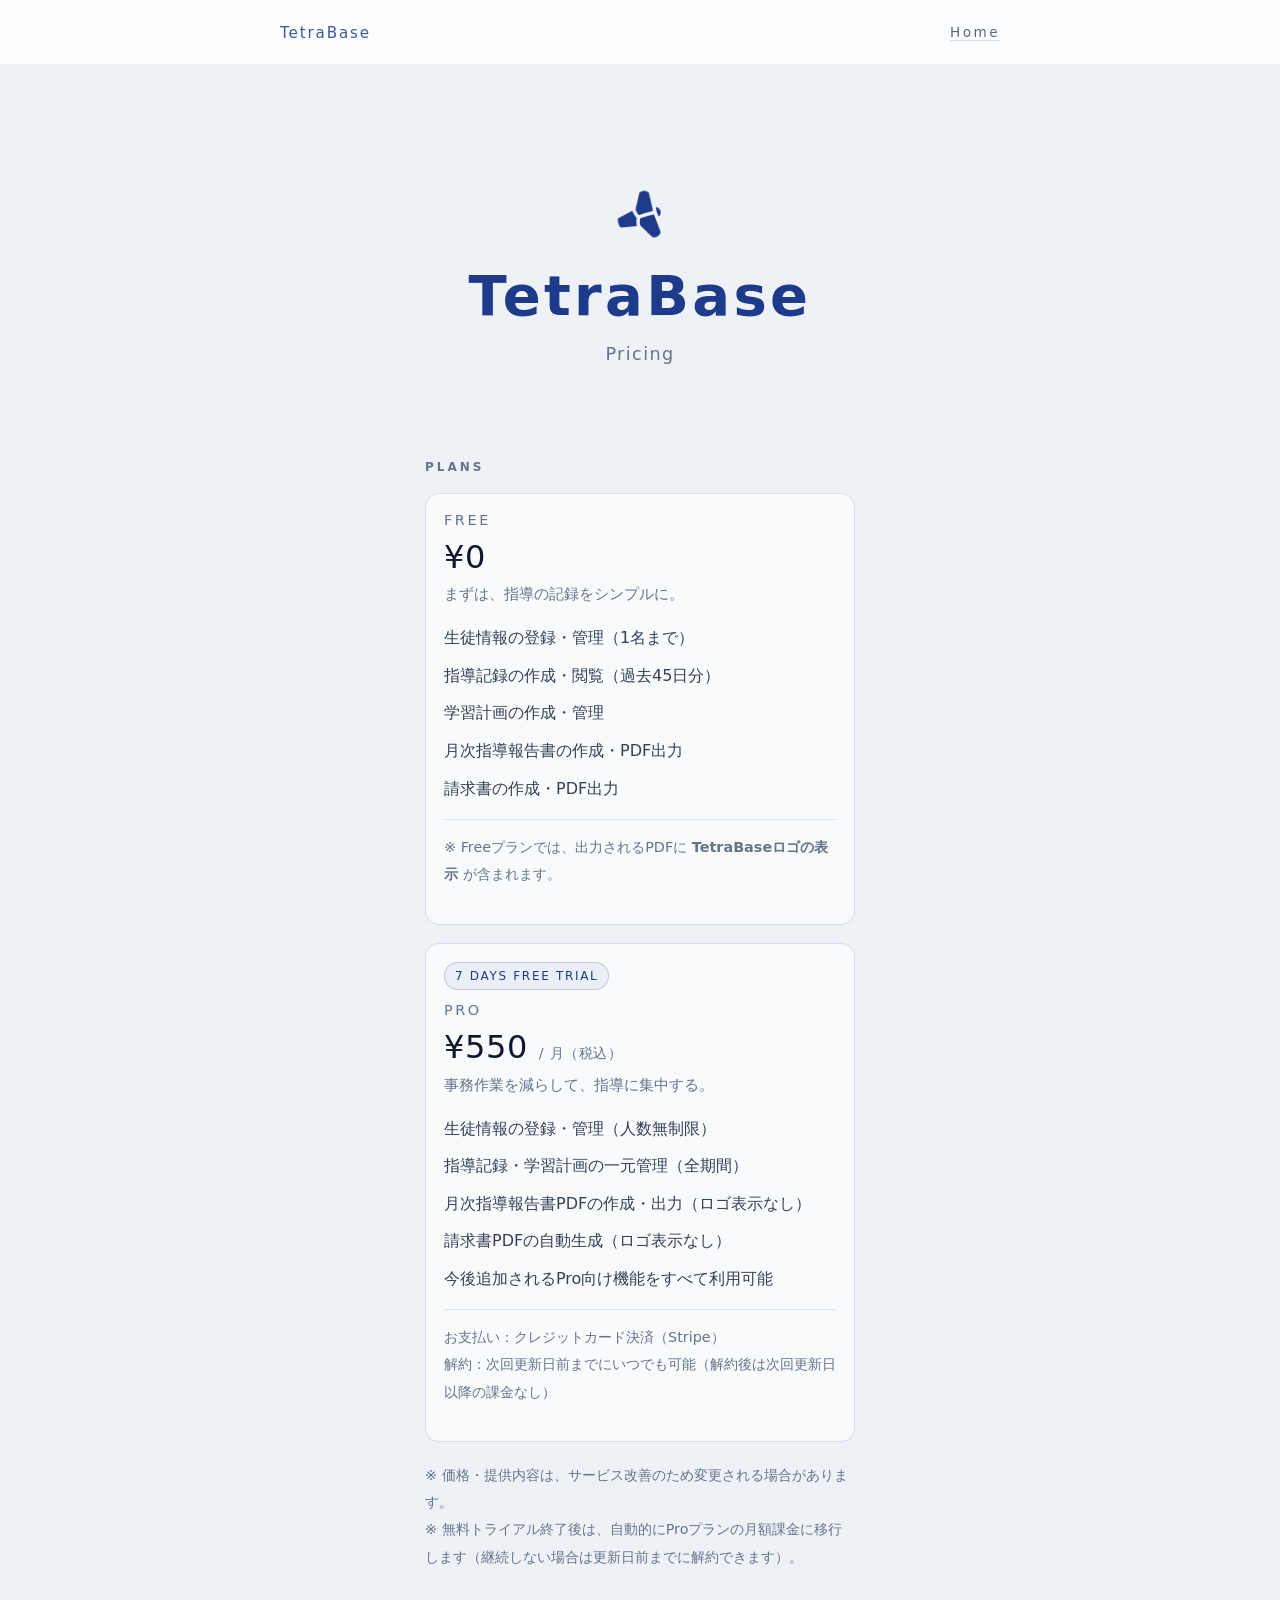
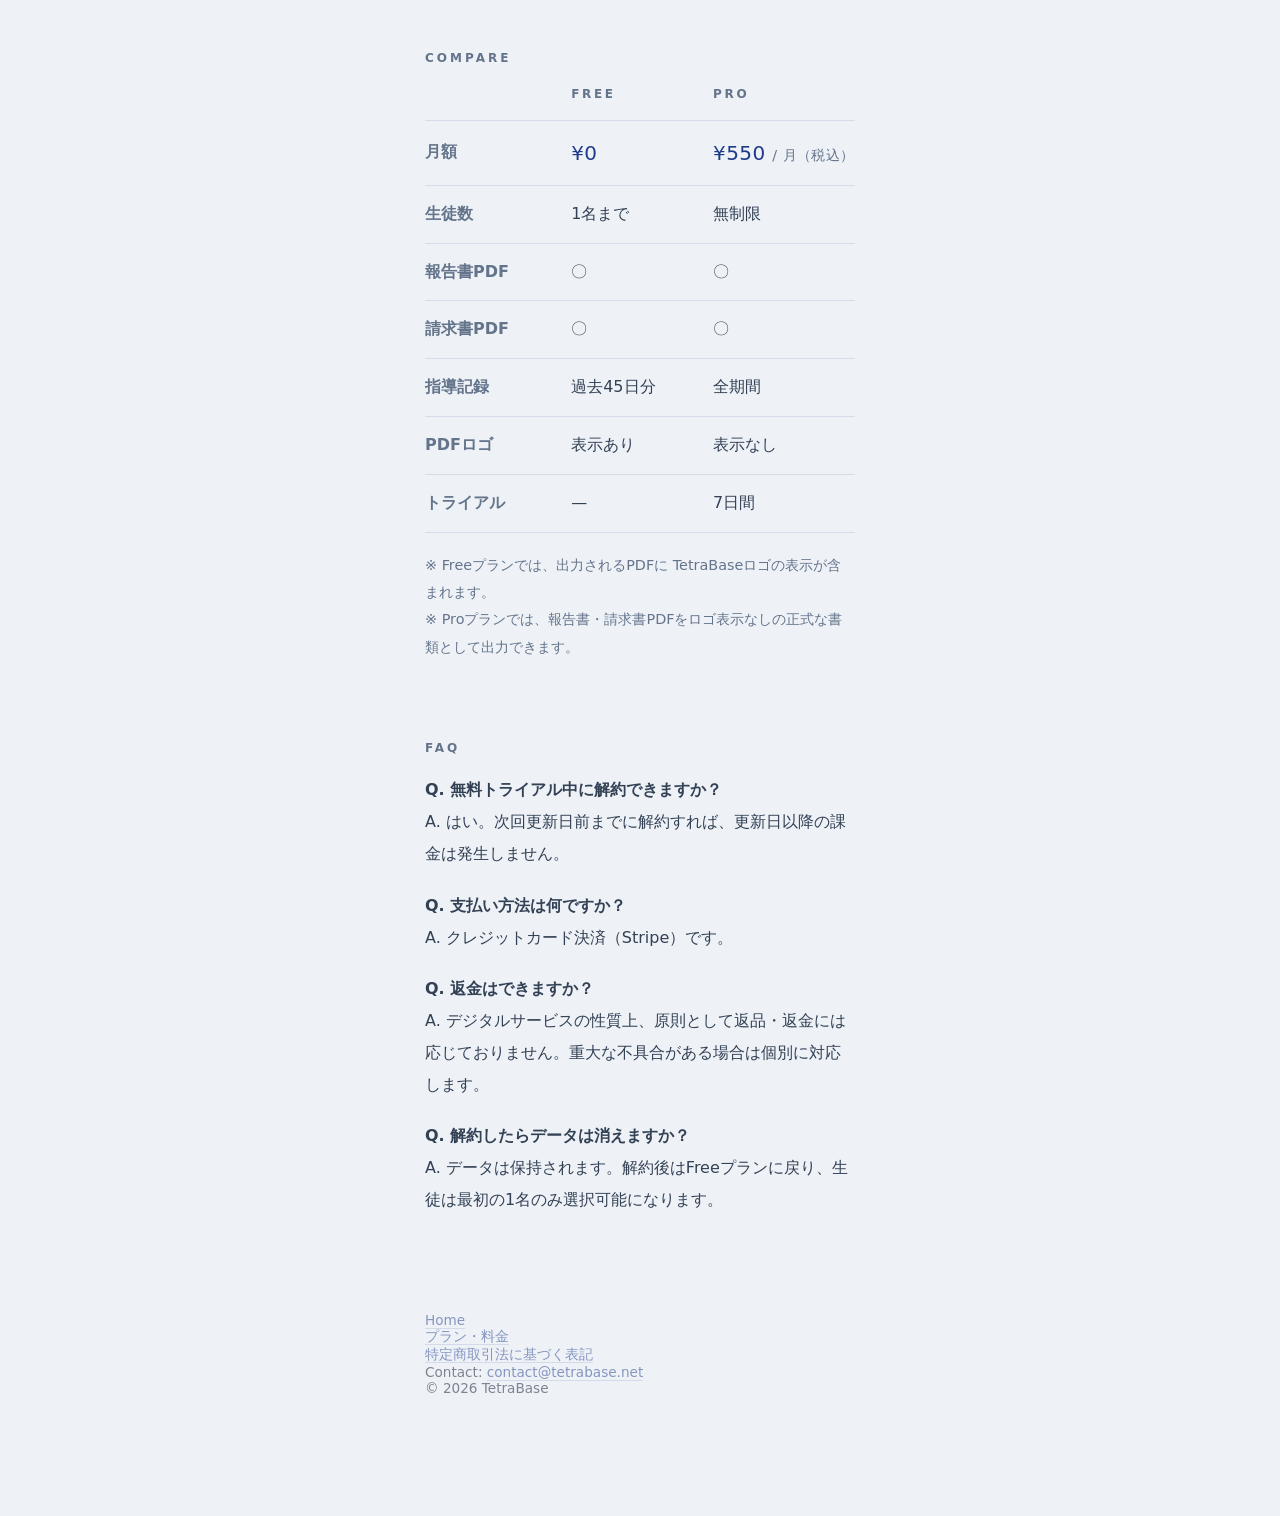
==== commit a5797d0b: "fix: update pricing page to match actual plan specs - Free plan: 指導記録を「過去45日分」に明記 - Pro plan: 指導記録を「" ====
--- a/pricing.html
+++ b/pricing.html
@@ -49,7 +49,7 @@
 
             <ul>
               <li>生徒情報の登録・管理（1名まで）</li>
-              <li>指導記録の作成・閲覧</li>
+              <li>指導記録の作成・閲覧（過去45日分）</li>
               <li>学習計画の作成・管理</li>
               <li>月次指導報告書の作成・PDF出力</li>
               <li>請求書の作成・PDF出力</li>
@@ -69,7 +69,7 @@
 
             <ul>
               <li>生徒情報の登録・管理（人数無制限）</li>
-              <li>指導記録・学習計画の一元管理</li>
+              <li>指導記録・学習計画の一元管理（全期間）</li>
               <li>月次指導報告書PDFの作成・出力（ロゴ表示なし）</li>
               <li>請求書PDFの自動生成（ロゴ表示なし）</li>
               <li>今後追加されるPro向け機能をすべて利用可能</li>
@@ -127,6 +127,12 @@
             </tr>
 
             <tr>
+              <th>指導記録</th>
+              <td>過去45日分</td>
+              <td>全期間</td>
+            </tr>
+
+            <tr>
               <th>PDFロゴ</th>
               <td>表示あり</td>
               <td>表示なし</td>
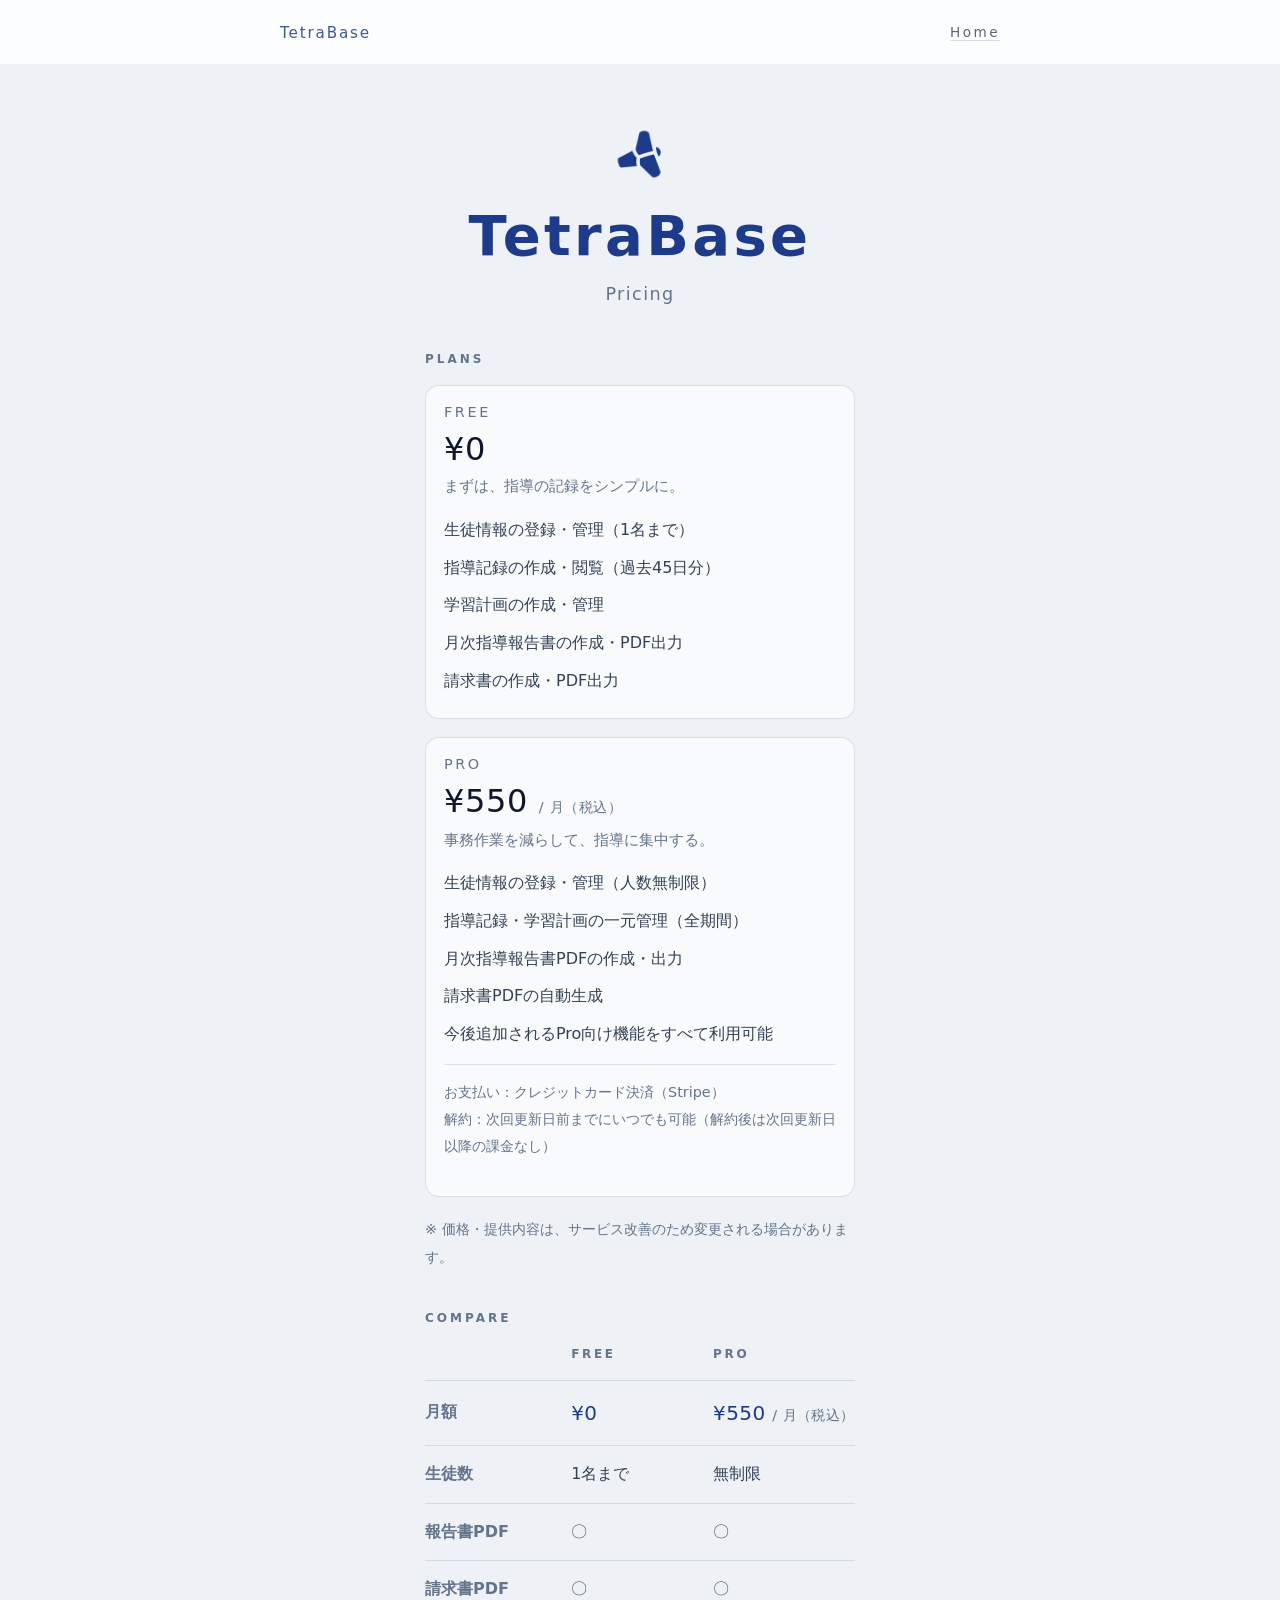
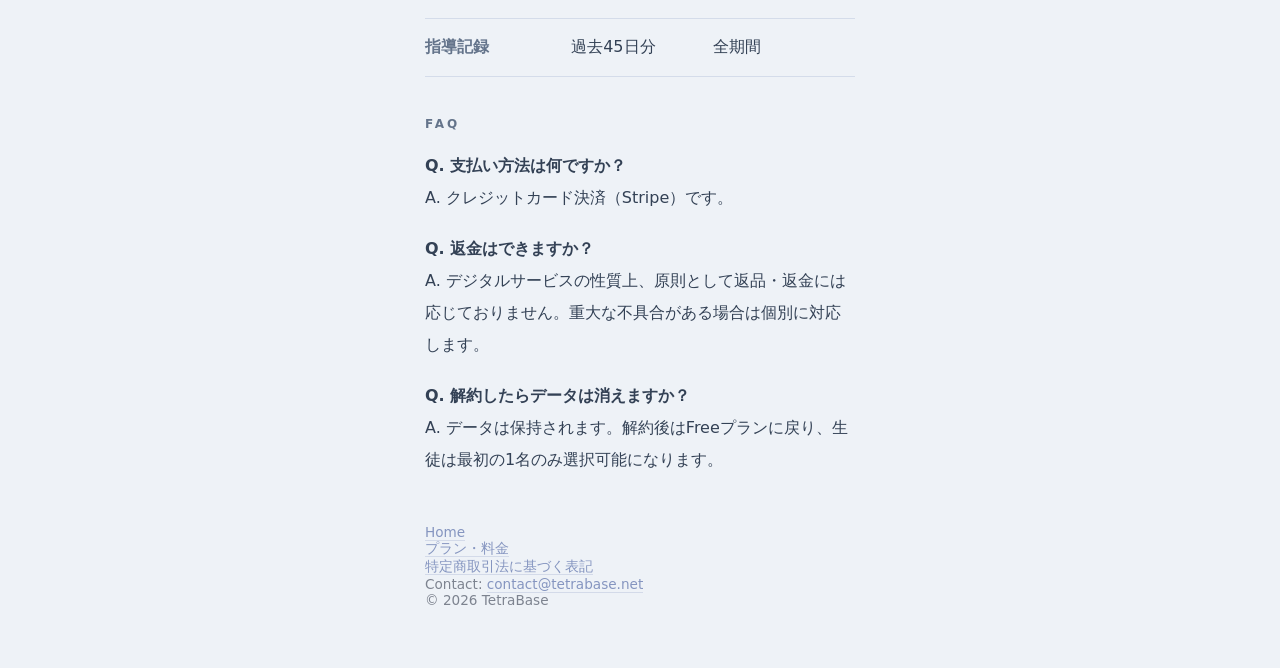
==== commit 460610ed: "fix: remove PDF logo and trial descriptions that don't match actual implementation Co-Authored-By: C" ====
--- a/pricing.html
+++ b/pricing.html
@@ -55,14 +55,9 @@
               <li>請求書の作成・PDF出力</li>
             </ul>
 
-            <div class="divider"></div>
-            <p class="muted">
-              ※ Freeプランでは、出力されるPDFに <strong>TetraBaseロゴの表示</strong> が含まれます。
-            </p>
           </div>
 
           <div class="plan">
-            <div class="badge">7 DAYS FREE TRIAL</div>
             <div class="plan-name">PRO</div>
             <div class="plan-price">¥550 <span class="muted">/ 月（税込）</span></div>
             <div class="plan-sub">事務作業を減らして、指導に集中する。</div>
@@ -70,8 +65,8 @@
             <ul>
               <li>生徒情報の登録・管理（人数無制限）</li>
               <li>指導記録・学習計画の一元管理（全期間）</li>
-              <li>月次指導報告書PDFの作成・出力（ロゴ表示なし）</li>
-              <li>請求書PDFの自動生成（ロゴ表示なし）</li>
+              <li>月次指導報告書PDFの作成・出力</li>
+              <li>請求書PDFの自動生成</li>
               <li>今後追加されるPro向け機能をすべて利用可能</li>
             </ul>
 
@@ -84,8 +79,7 @@
         </div>
 
         <p class="note">
-          ※ 価格・提供内容は、サービス改善のため変更される場合があります。<br />
-          ※ 無料トライアル終了後は、自動的にProプランの月額課金に移行します（継続しない場合は更新日前までに解約できます）。
+          ※ 価格・提供内容は、サービス改善のため変更される場合があります。
         </p>
       </section>
 
@@ -132,32 +126,14 @@
               <td>全期間</td>
             </tr>
 
-            <tr>
-              <th>PDFロゴ</th>
-              <td>表示あり</td>
-              <td>表示なし</td>
-            </tr>
-
-            <tr>
-              <th>トライアル</th>
-              <td>—</td>
-              <td>7日間</td>
-            </tr>
           </tbody>
         </table>
 
-        <p class="muted" style="margin-top: 1.2rem;">
-          ※ Freeプランでは、出力されるPDFに TetraBaseロゴの表示が含まれます。<br />
-          ※ Proプランでは、報告書・請求書PDFをロゴ表示なしの正式な書類として出力できます。
-        </p>
       </section>
 
       <!-- ===== FAQ ===== -->
       <section>
         <h2>FAQ</h2>
-
-        <p><strong>Q. 無料トライアル中に解約できますか？</strong><br />
-          A. はい。次回更新日前までに解約すれば、更新日以降の課金は発生しません。</p>
 
         <p><strong>Q. 支払い方法は何ですか？</strong><br />
           A. クレジットカード決済（Stripe）です。</p>
--- a/assets/css/common.css
+++ b/assets/css/common.css
@@ -185,6 +185,29 @@
   margin-bottom: 6rem;
 }
 
+/* ===== PC: reduce vertical spacing ===== */
+@media (min-width: 768px) {
+  .wrapper {
+    padding: calc(60px + var(--header-h)) 24px 60px;
+  }
+
+  .tagline {
+    margin-bottom: 3rem;
+  }
+
+  .hero {
+    margin-bottom: 3rem;
+  }
+
+  section {
+    margin-bottom: 2.5rem;
+  }
+
+  footer {
+    margin-top: 3rem;
+  }
+}
+
 .logo-spacer {
   height: var(--logo-size);
   margin: 0 auto 1.2rem;
